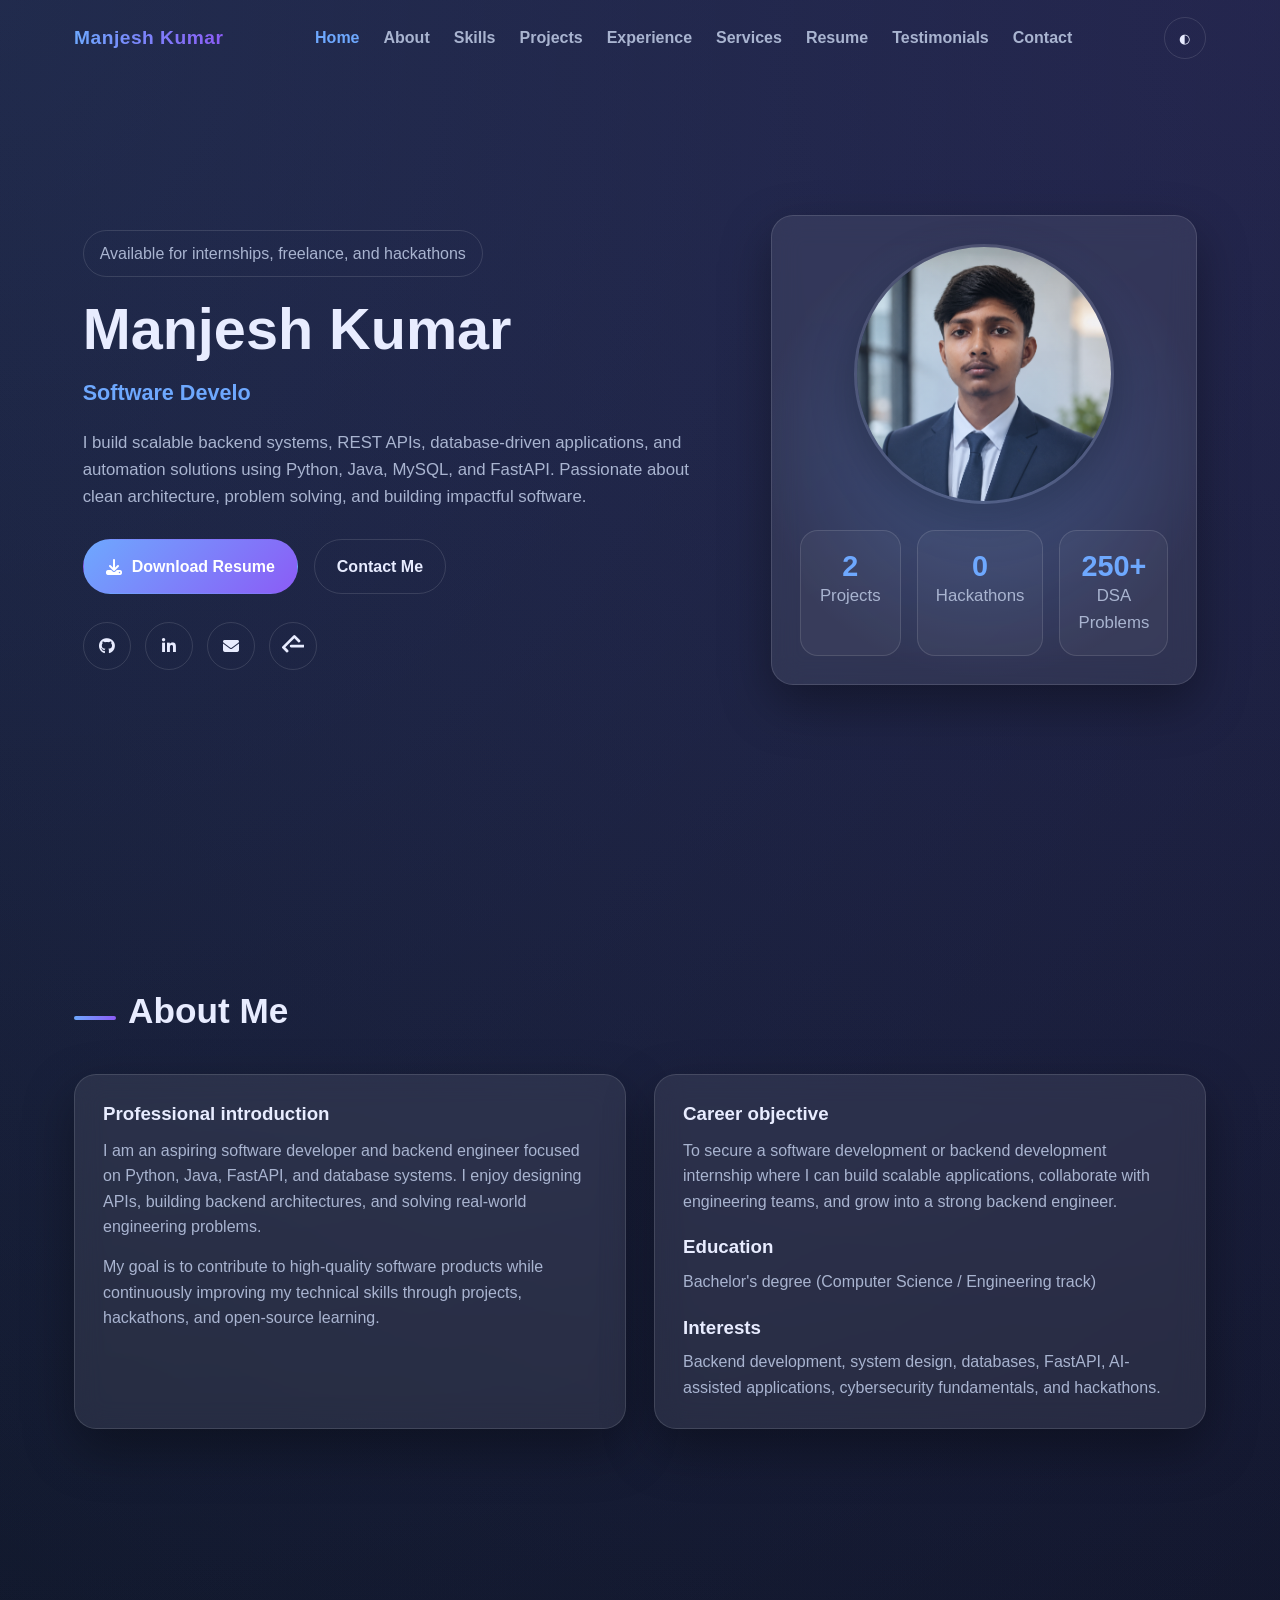
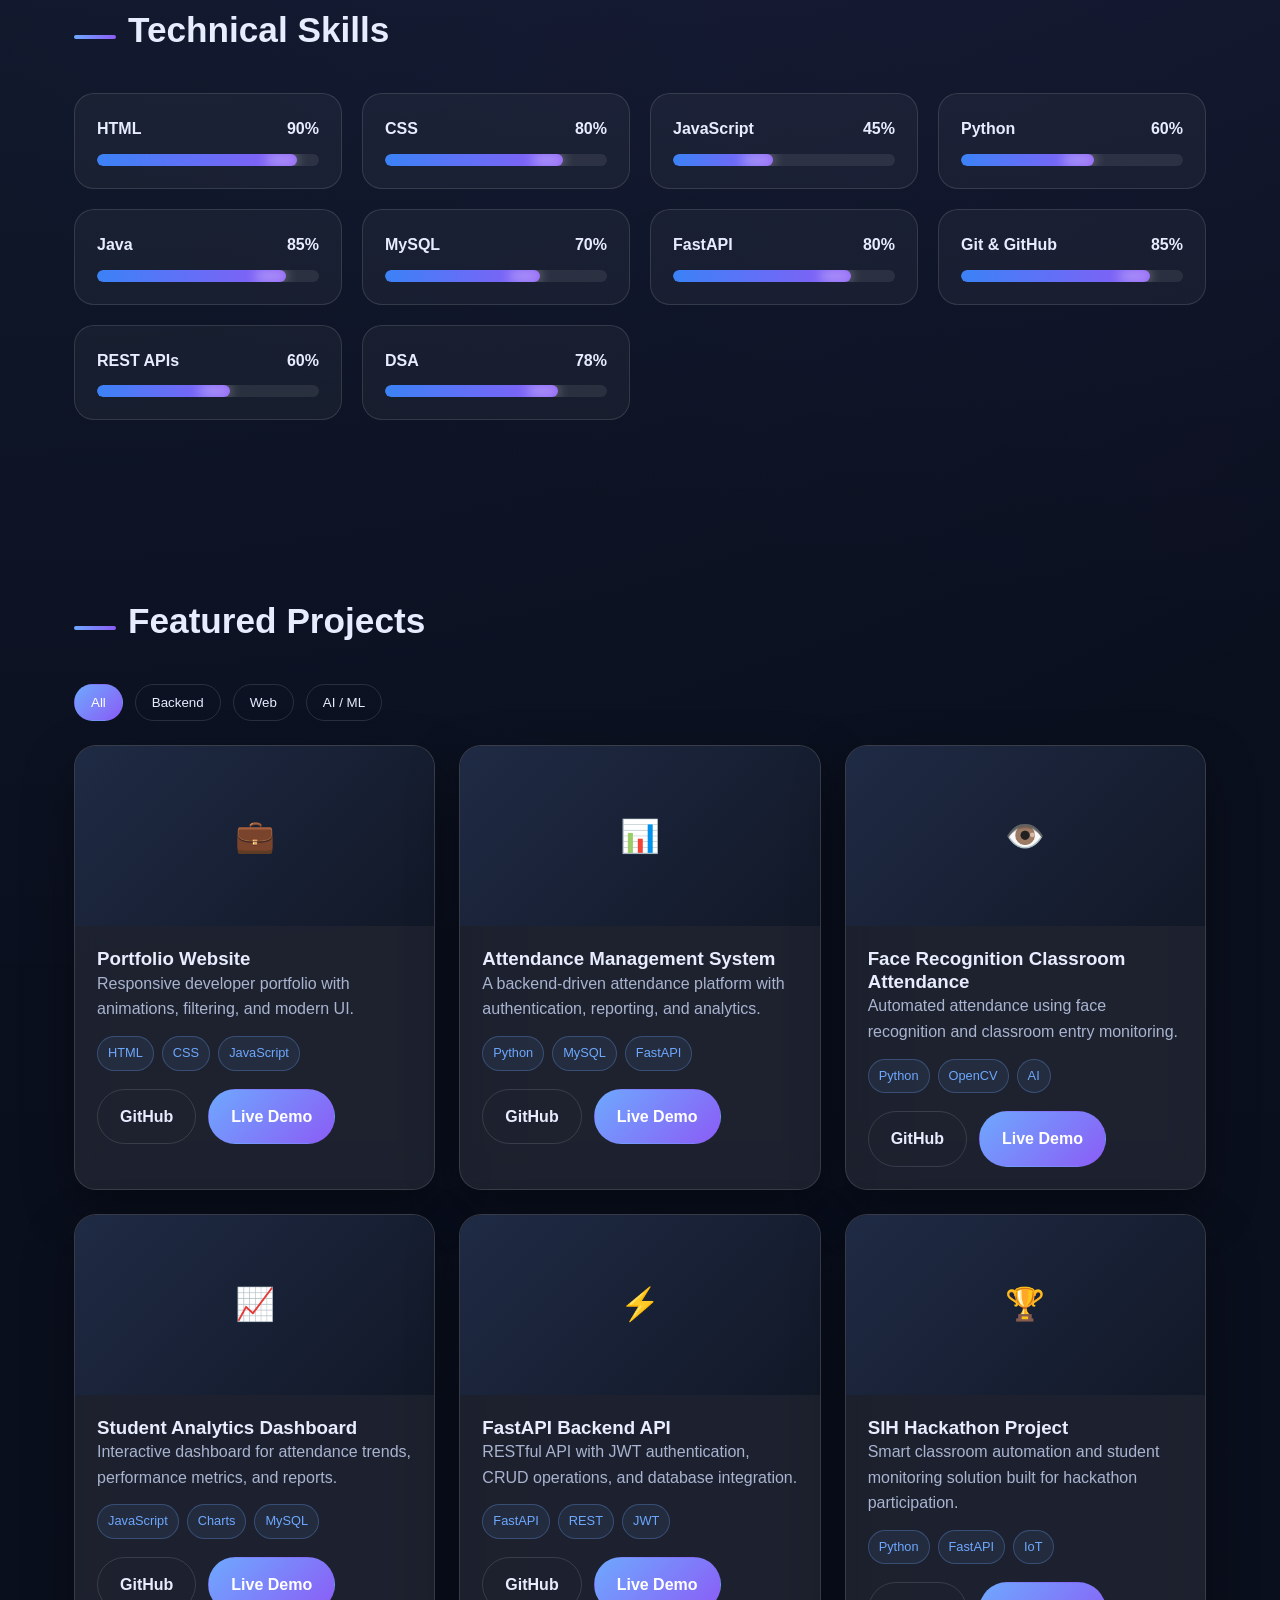
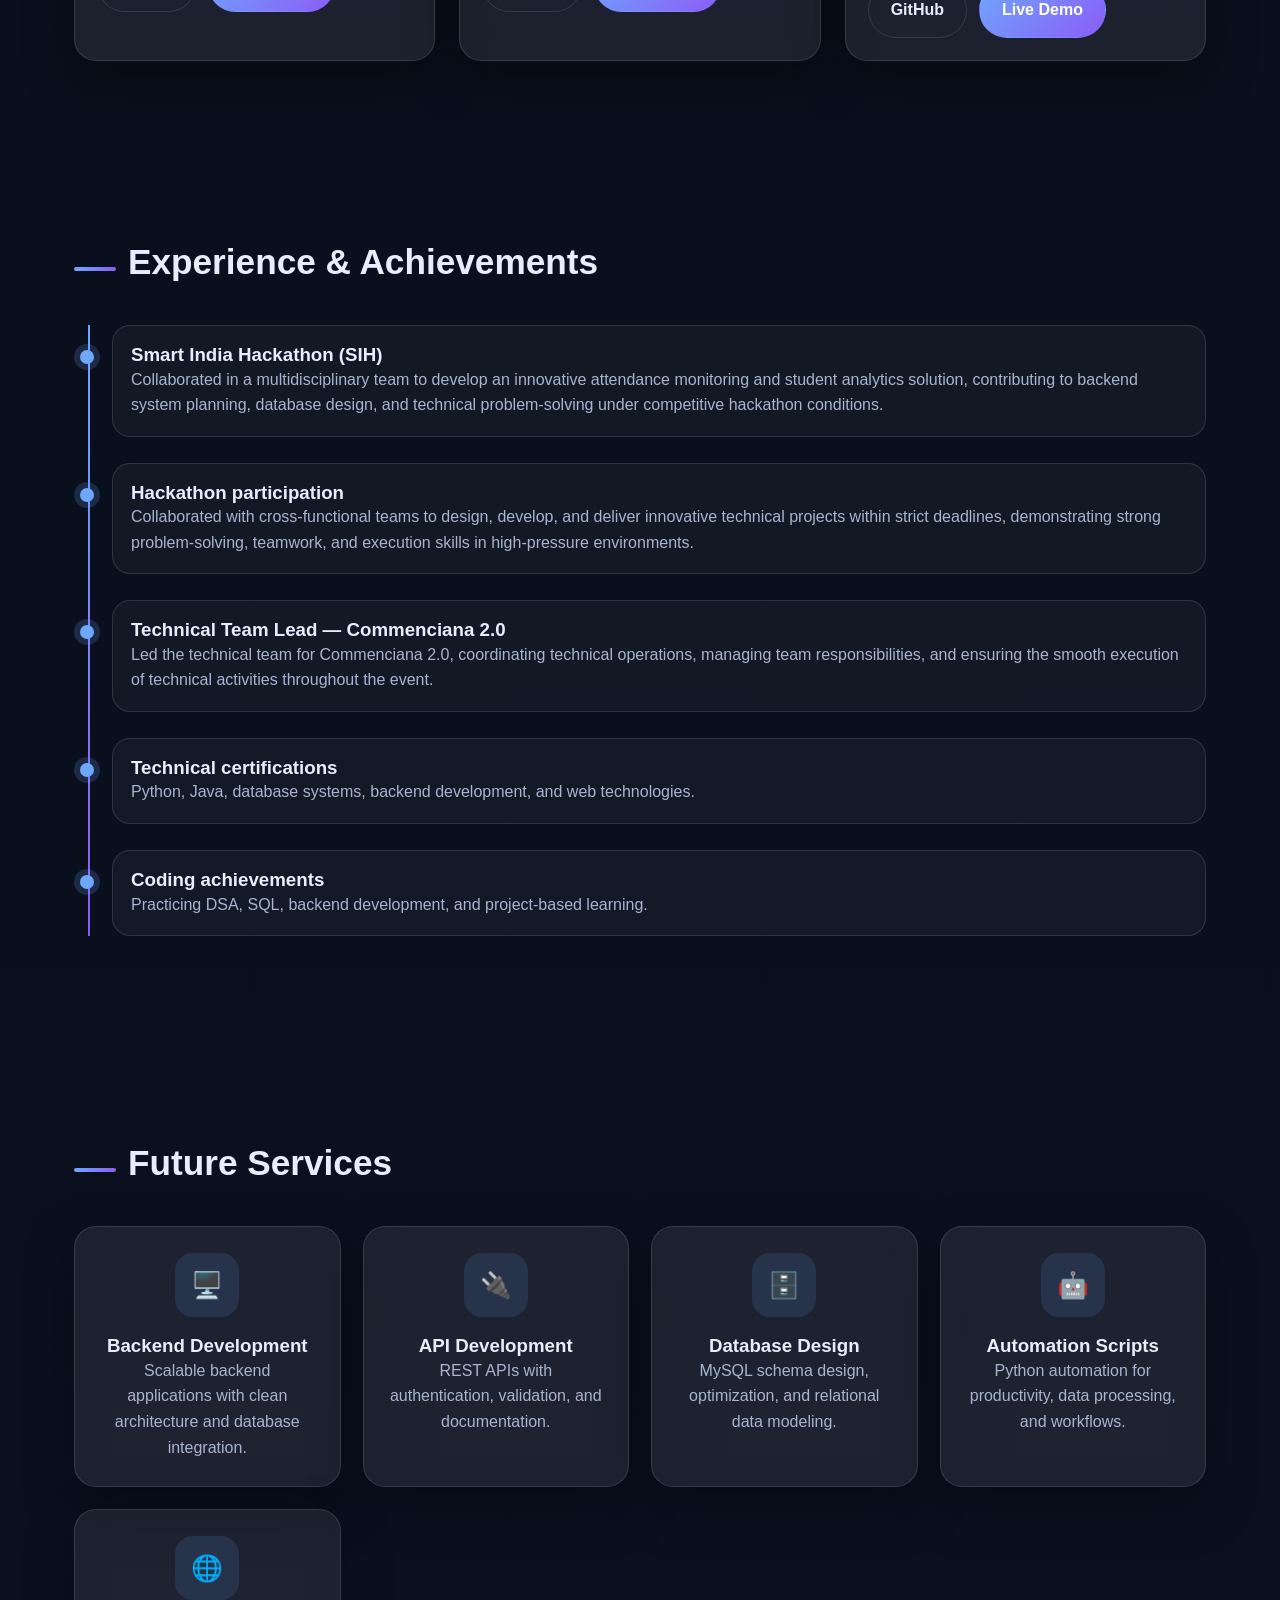
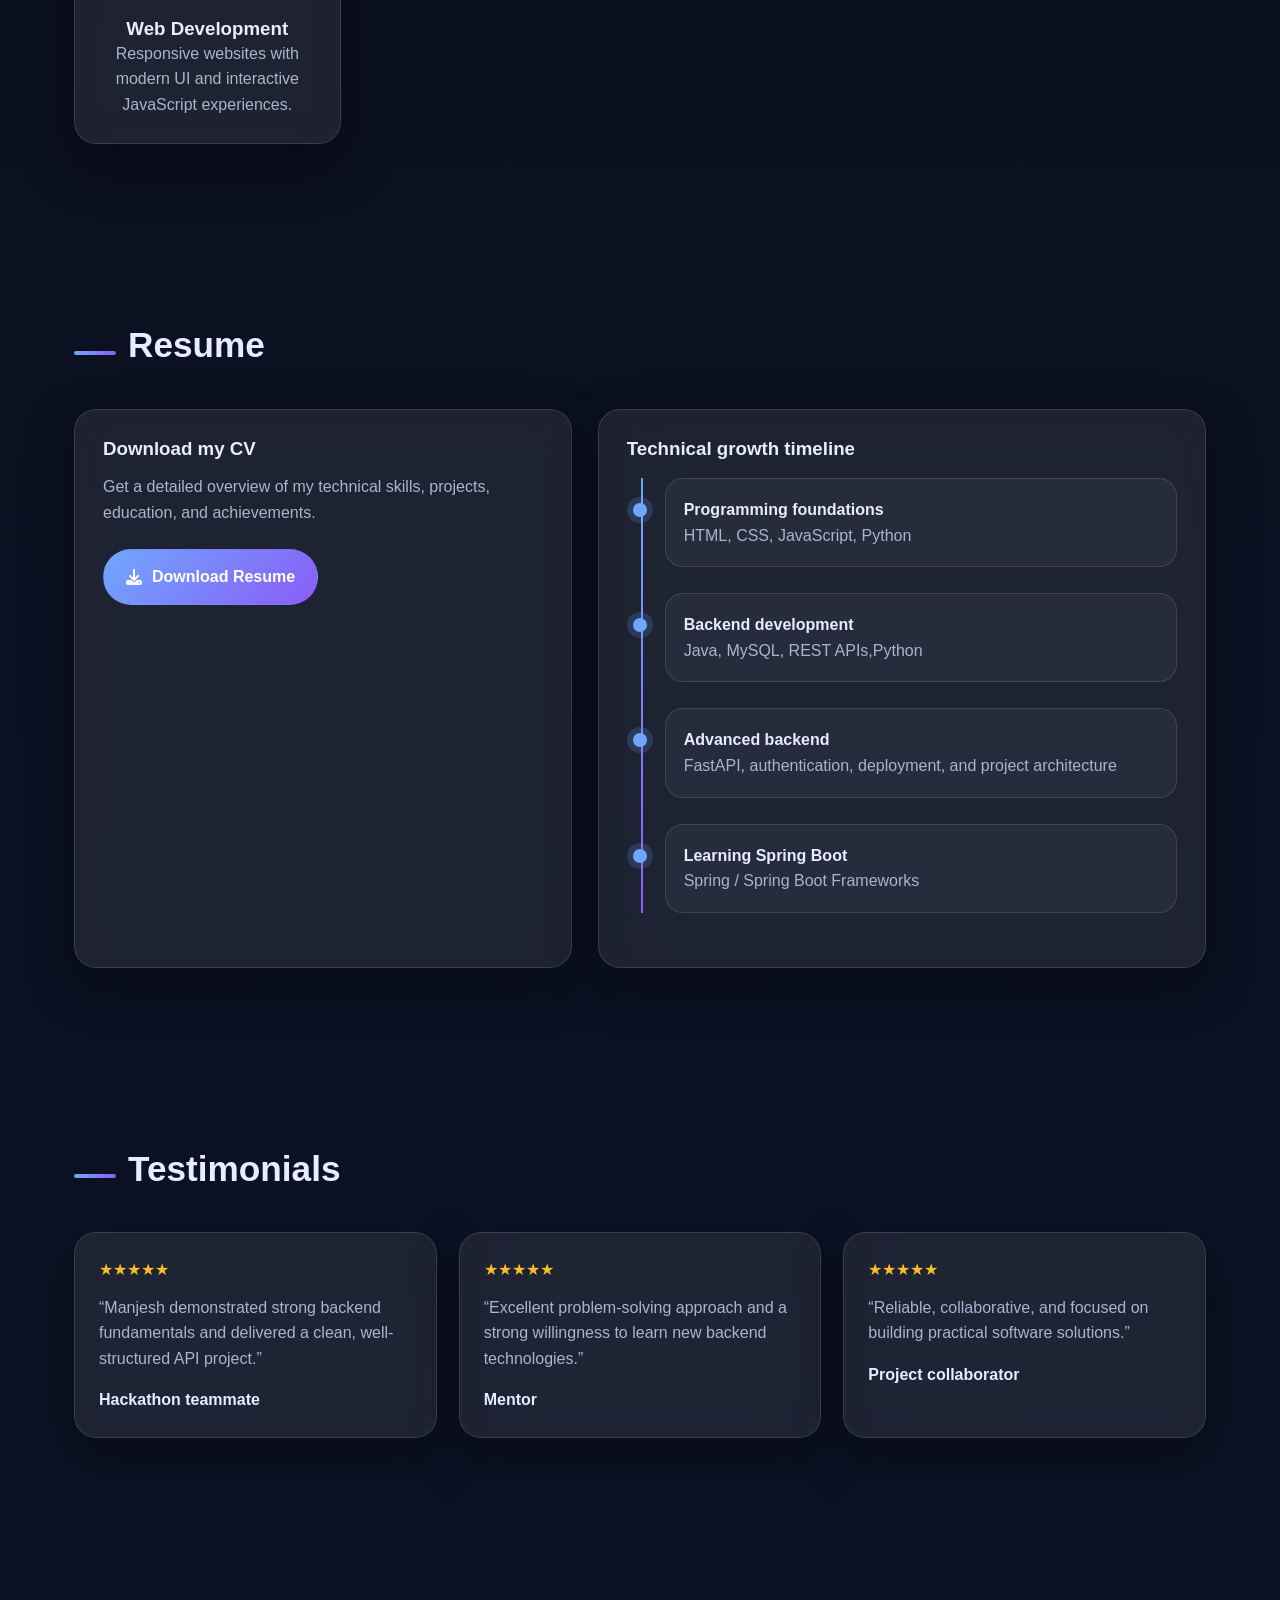
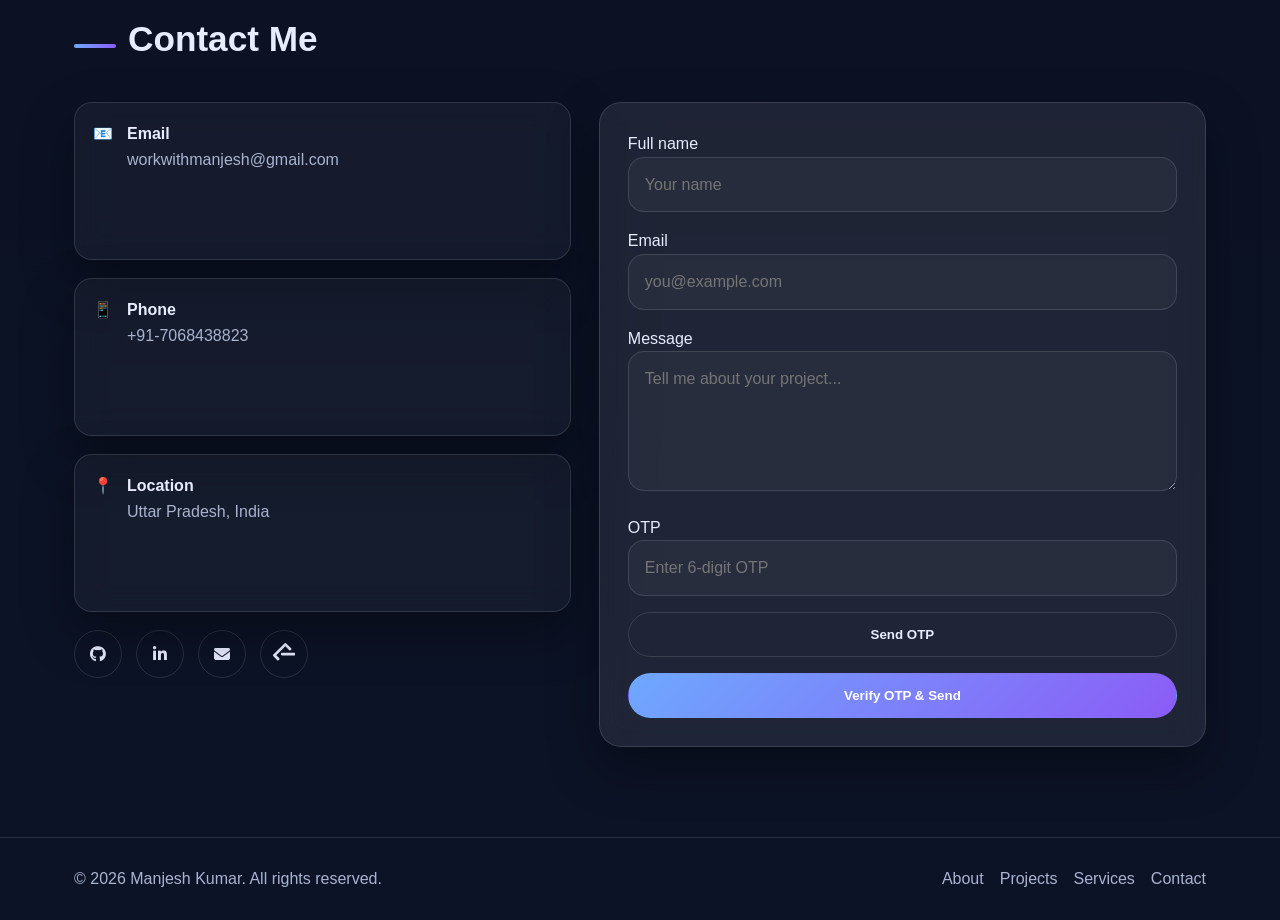
==== index.html @ 29b01b6b "relocate Positiob" ====
<!DOCTYPE html>
<html lang="en">
<head>
  <meta charset="UTF-8">
  <meta name="viewport" content="width=device-width, initial-scale=1.0">
  <title>Manjesh Kumar | Software Developer Portfolio</title>
  <meta name="description" content="Professional software developer and backend developer portfolio of Manjesh Kumar.">
  <meta name="keywords" content="Software Developer, Backend Developer, Python, Java, FastAPI, MySQL, Portfolio">
  <meta name="author" content="Manjesh Kumar">
  <link rel="stylesheet" href="https://cdnjs.cloudflare.com/ajax/libs/font-awesome/6.5.2/css/all.min.css">
  <link rel="icon" href="data:,">
  <link rel="stylesheet" href="style.css">
</head>
<body>
  <div id="loader"><div class="spinner"></div></div>

  <header id="header">
    <div class="container">
      <nav>
        <div class="logo">Manjesh Kumar</div>
        <div class="nav-links" id="navLinks">
          <a href="#home" class="active">Home</a>
          <a href="#about">About</a>
          <a href="#skills">Skills</a>
          <a href="#projects">Projects</a>
          <a href="#experience">Experience</a>
          <a href="#services">Services</a>
          <a href="#resume">Resume</a>
          <a href="#testimonials">Testimonials</a>
          <a href="#contact">Contact</a>
        </div>
        <div class="nav-actions">
          <button class="icon-btn" id="themeToggle" aria-label="Toggle theme">◐</button>
          <button class="icon-btn menu-btn" id="menuBtn" aria-label="Menu">☰</button>
        </div>
      </nav>
    </div>
  </header>

  <section class="hero" id="home">
    <div class="container">
      <div class="hero-grid">
        <div>
          <div class="badge">Available for internships, freelance, and hackathons</div>
          <h1>Manjesh Kumar</h1>
          <div class="title"><span id="typing"></span></div>
          <p>
            I build scalable backend systems, REST APIs, database-driven applications,
            and automation solutions using Python, Java, MySQL, and FastAPI.
            Passionate about clean architecture, problem solving, and building impactful software.
          </p>
          <div class="hero-actions">
            <a href="Manjesh_Kumar_CV.pdf" download class="btn btn-primary">
              <i class="fas fa-download"></i> Download Resume
            </a>
            <a href="#contact" class="btn btn-outline">Contact Me</a>
          </div>
          <div class="socials">
            <div class="socials">
              <a href="https://github.com/Manjesh-kumar-mk" target="_blank" aria-label="GitHub">
                <i class="fab fa-github"></i>
              </a>
              <a href="https://linkedin.com/in/your-profile" target="_blank" aria-label="LinkedIn">
                <i class="fab fa-linkedin-in"></i>
              </a>
              <a href="mailto:workwithmanjesh@gmail.com" aria-label="Email">
                <i class="fas fa-envelope"></i>
              </a>
              <a href="https://leetcode.com/u/Manjesh_kumar_mk/" target="_blank" aria-label="LeetCode">
                <svg xmlns="http://www.w3.org/2000/svg" width="22" height="22" viewBox="0 0 24 24" fill="currentColor">
                  <path d="M13.483 0a1.5 1.5 0 0 0-1.06.44L.44 12.423a1.5 1.5 0 0 0 0 2.12l4.017 4.017a1.5 1.5 0 1 0 2.121-2.12L3.621 13.483 13.483 3.62l3.956 3.956a1.5 1.5 0 1 0 2.121-2.12L14.543.44A1.5 1.5 0 0 0 13.483 0z"/>
                  <path d="M8.5 12a1.5 1.5 0 0 0 1.5 1.5H23a1.5 1.5 0 0 0 0-3H10A1.5 1.5 0 0 0 8.5 12z"/>
                </svg>
              </a>
            </div>
          </div>
        </div>
        <div class="profile-card glass">
          <div class="avatar">
            <img src="images/manjesh.png" alt="Manjesh Kumar">
          </div>
          <div class="stats">
            <div class="stat">
              <h3 class="counter" data-target="10">2</h3>
              <p>Projects</p>
            </div>
            <div class="stat">
              <h3 class="counter" data-target="5">0</h3>
              <p>Hackathons</p>
            </div>
            <div class="stat">
              <h3 class="counter" data-target="300">250+</h3>
              <p>DSA Problems</p>
            </div>
          </div>
        </div>
      </div>
    </div>
  </section>

  <section id="about" class="reveal">
    <div class="container">
      <div class="section-title"><span></span><h2>About Me</h2></div>
      <div class="about-grid">
        <div class="card glass">
          <h3>Professional introduction</h3>
          <p class="muted" style="margin-top:12px">
            I am an aspiring software developer and backend engineer focused on Python,
            Java, FastAPI, and database systems. I enjoy designing APIs, building backend
            architectures, and solving real-world engineering problems.
          </p>
          <p class="muted" style="margin-top:14px">
            My goal is to contribute to high-quality software products while continuously
            improving my technical skills through projects, hackathons, and open-source learning.
          </p>
        </div>
        <div class="card glass">
          <h3>Career objective</h3>
          <p class="muted" style="margin-top:12px">
            To secure a software development or backend development internship where I can
            build scalable applications, collaborate with engineering teams, and grow into
            a strong backend engineer.
          </p>
          <Divider/>
          <h3 style="margin-top:22px">Education</h3>
          <p class="muted" style="margin-top:10px">
            Bachelor&apos;s degree (Computer Science / Engineering track)
          </p>
          <h3 style="margin-top:22px">Interests</h3>
          <p class="muted" style="margin-top:10px">
            Backend development, system design, databases, FastAPI, AI-assisted applications,
            cybersecurity fundamentals, and hackathons.
          </p>
        </div>
      </div>
    </div>
  </section>

  <section id="skills" class="reveal">
    <div class="container">
      <div class="section-title"><span></span><h2>Technical Skills</h2></div>
      <div class="skills-grid">
        <div class="skill"><div class="skill-head"><span>HTML</span><span>90%</span></div><div class="progress"><span data-width="90%"></span></div></div>
        <div class="skill"><div class="skill-head"><span>CSS</span><span>80%</span></div><div class="progress"><span data-width="80%"></span></div></div>
        <div class="skill"><div class="skill-head"><span>JavaScript</span><span>45%</span></div><div class="progress"><span data-width="45%"></span></div></div>
        <div class="skill"><div class="skill-head"><span>Python</span><span>60%</span></div><div class="progress"><span data-width="60%"></span></div></div>
        <div class="skill"><div class="skill-head"><span>Java</span><span>85%</span></div><div class="progress"><span data-width="85%"></span></div></div>
        <div class="skill"><div class="skill-head"><span>MySQL</span><span>70%</span></div><div class="progress"><span data-width="70%"></span></div></div>
        <div class="skill"><div class="skill-head"><span>FastAPI</span><span>80%</span></div><div class="progress"><span data-width="80%"></span></div></div>
        <div class="skill"><div class="skill-head"><span>Git &amp; GitHub</span><span>85%</span></div><div class="progress"><span data-width="85%"></span></div></div>
        <div class="skill"><div class="skill-head"><span>REST APIs</span><span>60%</span></div><div class="progress"><span data-width="60%"></span></div></div>
        <div class="skill"><div class="skill-head"><span>DSA</span><span>78%</span></div><div class="progress"><span data-width="78%"></span></div></div>
      </div>
    </div>
  </section>

  <section id="projects" class="reveal">
    <div class="container">
      <div class="section-title"><span></span><h2>Featured Projects</h2></div>

      <div class="filter-bar">
        <button class="filter-btn active" data-filter="all">All</button>
        <button class="filter-btn" data-filter="backend">Backend</button>
        <button class="filter-btn" data-filter="web">Web</button>
        <button class="filter-btn" data-filter="ai">AI / ML</button>
      </div>

      <div class="projects-grid">

        <div class="project glass" data-category="web">
          <div class="project-image">💼</div>
          <div class="project-content">
            <h3>Portfolio Website</h3>
            <p class="muted">Responsive developer portfolio with animations, filtering, and modern UI.</p>
            <div class="tags"><span class="tag">HTML</span><span class="tag">CSS</span><span class="tag">JavaScript</span></div>
            <div class="project-actions"><a class="btn btn-outline" href="https://github.com/Manjesh-kumar-mk">GitHub</a><a class="btn btn-primary" href="https://manjesh-kumar-mk.github.io/portfolio/">Live Demo</a></div>
          </div>
        </div>

        <div class="project glass" data-category="backend">
          <div class="project-image">📊</div>
          <div class="project-content">
            <h3>Attendance Management System</h3>
            <p class="muted">A backend-driven attendance platform with authentication, reporting, and analytics.</p>
            <div class="tags"><span class="tag">Python</span><span class="tag">MySQL</span><span class="tag">FastAPI</span></div>
            <div class="project-actions"><a class="btn btn-outline" href="#">GitHub</a><a class="btn btn-primary" href="#">Live Demo</a></div>
          </div>
        </div>

        <div class="project glass" data-category="ai">
          <div class="project-image">👁️</div>
          <div class="project-content">
            <h3>Face Recognition Classroom Attendance</h3>
            <p class="muted">Automated attendance using face recognition and classroom entry monitoring.</p>
            <div class="tags"><span class="tag">Python</span><span class="tag">OpenCV</span><span class="tag">AI</span></div>
            <div class="project-actions"><a class="btn btn-outline" href="#">GitHub</a><a class="btn btn-primary" href="#">Live Demo</a></div>
          </div>
        </div>

        <div class="project glass" data-category="web">
          <div class="project-image">📈</div>
          <div class="project-content">
            <h3>Student Analytics Dashboard</h3>
            <p class="muted">Interactive dashboard for attendance trends, performance metrics, and reports.</p>
            <div class="tags"><span class="tag">JavaScript</span><span class="tag">Charts</span><span class="tag">MySQL</span></div>
            <div class="project-actions"><a class="btn btn-outline" href="#">GitHub</a><a class="btn btn-primary" href="#">Live Demo</a></div>
          </div>
        </div>

        <div class="project glass" data-category="backend">
          <div class="project-image">⚡</div>
          <div class="project-content">
            <h3>FastAPI Backend API</h3>
            <p class="muted">RESTful API with JWT authentication, CRUD operations, and database integration.</p>
            <div class="tags"><span class="tag">FastAPI</span><span class="tag">REST</span><span class="tag">JWT</span></div>
            <div class="project-actions"><a class="btn btn-outline" href="#">GitHub</a><a class="btn btn-primary" href="#">Live Demo</a></div>
          </div>
        </div>

        <div class="project glass" data-category="backend">
          <div class="project-image">🏆</div>
          <div class="project-content">
            <h3>SIH Hackathon Project</h3>
            <p class="muted">Smart classroom automation and student monitoring solution built for hackathon participation.</p>
            <div class="tags"><span class="tag">Python</span><span class="tag">FastAPI</span><span class="tag">IoT</span></div>
            <div class="project-actions"><a class="btn btn-outline" href="#">GitHub</a><a class="btn btn-primary" href="#">Live Demo</a></div>
          </div>
        </div>
      </div>
    </div>
  </section>

  <section id="experience" class="reveal">
    <div class="container">
      <div class="section-title"><span></span><h2>Experience &amp; Achievements</h2></div>
      <div class="timeline">
        <div class="timeline-item">
          <h3>Smart India Hackathon (SIH)</h3>
          <p class="muted">Collaborated in a multidisciplinary team to develop an innovative attendance monitoring and student analytics solution, contributing to backend system planning, database design, and technical problem-solving under competitive hackathon conditions.</p>
        </div>
        <div class="timeline-item">
          <h3>Hackathon participation</h3>
          <p class="muted">Collaborated with cross-functional teams to design, develop, and deliver innovative technical projects within strict deadlines, demonstrating strong problem-solving, teamwork, and execution skills in high-pressure environments.</p>
        </div>
        <div class="timeline-item">
          <h3>Technical Team Lead — Commenciana 2.0</h3>
          <p class="muted">Led the technical team for Commenciana 2.0, coordinating technical operations, managing team responsibilities, and ensuring the smooth execution of technical activities throughout the event.</p>
        </div>
        <div class="timeline-item">
          <h3>Technical certifications</h3>
          <p class="muted">Python, Java, database systems, backend development, and web technologies.</p>
        </div>
        <div class="timeline-item">
          <h3>Coding achievements</h3>
          <p class="muted">Practicing DSA, SQL, backend development, and project-based learning.</p>
        </div>
      </div>
    </div>
  </section>

  <section id="services" class="reveal">
    <div class="container">
      <div class="section-title"><span></span><h2>Future Services</h2></div>
      <div class="services-grid">
        <div class="service glass"><div class="icon">🖥️</div><h3>Backend Development</h3><p class="muted">Scalable backend applications with clean architecture and database integration.</p></div>
        <div class="service glass"><div class="icon">🔌</div><h3>API Development</h3><p class="muted">REST APIs with authentication, validation, and documentation.</p></div>
        <div class="service glass"><div class="icon">🗄️</div><h3>Database Design</h3><p class="muted">MySQL schema design, optimization, and relational data modeling.</p></div>
        <div class="service glass"><div class="icon">🤖</div><h3>Automation Scripts</h3><p class="muted">Python automation for productivity, data processing, and workflows.</p></div>
        <div class="service glass"><div class="icon">🌐</div><h3>Web Development</h3><p class="muted">Responsive websites with modern UI and interactive JavaScript experiences.</p></div>
      </div>
    </div>
  </section>

  <section id="resume" class="reveal">
    <div class="container">
      <div class="section-title"><span></span><h2>Resume</h2></div>
      <div class="resume-grid">
        <div class="card glass">
          <h3>Download my CV</h3>
          <p class="muted" style="margin:14px 0 24px">
            Get a detailed overview of my technical skills, projects, education, and achievements.
          </p>
          <a href="Manjesh_Kumar_CV.pdf" download class="btn btn-primary">
            <i class="fas fa-download"></i> Download Resume
          </a>
        </div>
        <div class="card glass">
          <h3>Technical growth timeline</h3>
          <div class="timeline" style="margin-top:18px">
            <div class="timeline-item"><h4>Programming foundations</h4><p class="muted">HTML, CSS, JavaScript, Python</p></div>
            <div class="timeline-item"><h4>Backend development</h4><p class="muted">Java, MySQL, REST APIs,Python</p></div>
            <div class="timeline-item"><h4>Advanced backend</h4><p class="muted">FastAPI, authentication, deployment, and project architecture</p></div>
            <div class="timeline-item"><h4>Learning Spring Boot</h4><p class="muted">Spring / Spring Boot Frameworks</p></div>
          </div>
        </div>
      </div>
    </div>
  </section>

  <section id="testimonials" class="reveal">
    <div class="container">
      <div class="section-title"><span></span><h2>Testimonials</h2></div>
      <div class="testimonials">
        <div class="testimonial glass">
          <div class="stars">★★★★★</div>
          <p class="muted">“Manjesh demonstrated strong backend fundamentals and delivered a clean, well-structured API project.”</p>
          <h4 style="margin-top:16px">Hackathon teammate</h4>
        </div>
        <div class="testimonial glass">
          <div class="stars">★★★★★</div>
          <p class="muted">“Excellent problem-solving approach and a strong willingness to learn new backend technologies.”</p>
          <h4 style="margin-top:16px">Mentor</h4>
        </div>
        <div class="testimonial glass">
          <div class="stars">★★★★★</div>
          <p class="muted">“Reliable, collaborative, and focused on building practical software solutions.”</p>
          <h4 style="margin-top:16px">Project collaborator</h4>
        </div>
      </div>
    </div>
  </section>

  <section id="contact" class="reveal">
    <div class="container">
      <div class="section-title"><span></span><h2>Contact Me</h2></div>
      <div class="contact-grid">
        <div class="contact-info">
          <div class="info glass"><div>📧</div><div><h4>Email</h4><p class="muted">workwithmanjesh@gmail.com</p></div></div>
          <div class="info glass"><div>📱</div><div><h4>Phone</h4><p class="muted">+91-7068438823</p></div></div>
          <div class="info glass"><div>📍</div><div><h4>Location</h4><p class="muted">Uttar Pradesh, India</p></div></div>
          <div class="socials">
            <div class="socials">
              <a href="https://github.com/Manjesh-kumar-mk" target="_blank" aria-label="GitHub">
                <i class="fab fa-github"></i>
              </a>
              <a href="https://www.linkedin.com/in/manjesh-kumar-208190381/" target="_blank" aria-label="LinkedIn">
                <i class="fab fa-linkedin-in"></i>
              </a>
              <a href="mailto:workwithmanjesh@gmail.com" aria-label="Email">
                <i class="fas fa-envelope"></i>
              </a>
              <a href="https://leetcode.com/u/Manjesh_kumar_mk/" target="_blank" aria-label="LeetCode">
                <svg xmlns="http://www.w3.org/2000/svg" width="22" height="22" viewBox="0 0 24 24" fill="currentColor">
                  <path d="M13.483 0a1.5 1.5 0 0 0-1.06.44L.44 12.423a1.5 1.5 0 0 0 0 2.12l4.017 4.017a1.5 1.5 0 1 0 2.121-2.12L3.621 13.483 13.483 3.62l3.956 3.956a1.5 1.5 0 1 0 2.121-2.12L14.543.44A1.5 1.5 0 0 0 13.483 0z"/>
                  <path d="M8.5 12a1.5 1.5 0 0 0 1.5 1.5H23a1.5 1.5 0 0 0 0-3H10A1.5 1.5 0 0 0 8.5 12z"/>
                </svg>
              </a>
            </div>
          </div>
        </div>

        <div class="card glass">
          <form id="contactForm">
            <div>
              <label for="name">Full name</label>
              <input id="name" name="name" type="text" placeholder="Your name" required>
            </div>
          
            <div>
              <label for="email">Email</label>
              <input id="email" name="email" type="email" placeholder="you@example.com" required>
            </div>
          
            <div>
              <label for="message">Message</label>
              <textarea id="message" name="message" placeholder="Tell me about your project..." required></textarea>
            </div>
          
            <div>
              <label for="otp">OTP</label>
              <input id="otp" name="otp" type="text" placeholder="Enter 6-digit OTP" maxlength="6" required>
            </div>
          
            <button type="button" id="sendOtpBtn" class="btn btn-outline">
              Send OTP
            </button>
          
            <button type="submit" class="btn btn-primary">
              Verify OTP & Send
            </button>
          </form>

        </div>
      </div>
    </div>
  </section>

  <footer>
    <div class="container footer-grid">
      <p>© 2026 Manjesh Kumar. All rights reserved.</p>
      <div class="quick-links">
        <a href="#about">About</a>
        <a href="#projects">Projects</a>
        <a href="#services">Services</a>
        <a href="#contact">Contact</a>
      </div>
    </div>
  </footer>

  <button id="backToTop" aria-label="Back to top">↑</button>

  <div id="popup" class="popup hidden" role="dialog" aria-modal="true" aria-labelledby="popupMessage">
    <div class="popup-content">
      <p id="popupMessage"></p>
      <button id="popupClose" type="button">OK</button>
    </div>
  </div>
  <script src="script.js"></script>
</body>
</html>
---- style.css ----
:root{
      --bg:#0b1020;
      --bg2:#111831;
      --card:rgba(255,255,255,.08);
      --text:#e8ecff;
      --muted:#a9b4d0;
      --accent:#6ea8fe;
      --accent2:#8b5cf6;
      --border:rgba(255,255,255,.12);
      --shadow:0 20px 50px rgba(0,0,0,.35);
      --radius:22px;
      --container:1180px;
    }
    *{margin:0;padding:0;box-sizing:border-box}
    html{scroll-behavior:smooth}
    body{
      font-family:Inter,Segoe UI,Arial,sans-serif;
      color:var(--text);
      background:
        radial-gradient(circle at top left, rgba(110,168,254,.15), transparent 35%),
        radial-gradient(circle at top right, rgba(139,92,246,.15), transparent 30%),
        linear-gradient(180deg,var(--bg),#0a0f1d 50%,#0c1326);
      line-height:1.6;
      overflow-x:hidden;
    }
    body.light{
      --bg:#f5f8ff;
      --bg2:#eef3ff;
      --card:rgba(255,255,255,.75);
      --text:#111827;
      --muted:#4b5563;
      --border:rgba(17,24,39,.08);
      background:linear-gradient(180deg,#f8fbff,#eef4ff);
    }
    .container{max-width:var(--container);margin:auto;padding:0 24px}
    section{padding:90px 0}
    h1,h2,h3{line-height:1.2}
    h2{font-size:2.2rem;margin-bottom:14px}
    .section-title{display:flex;align-items:center;gap:12px;margin-bottom:28px}
    .section-title span{width:42px;height:4px;border-radius:999px;background:linear-gradient(90deg,var(--accent),var(--accent2))}
    .muted{color:var(--muted)}
    .glass{
      background:var(--card);
      border:1px solid var(--border);
      backdrop-filter:blur(14px);
      -webkit-backdrop-filter:blur(14px);
      border-radius:var(--radius);
      box-shadow:var(--shadow);
    }
    .btn{
      display:inline-flex;align-items:center;justify-content:center;
      gap:10px;padding:14px 22px;border-radius:999px;
      text-decoration:none;font-weight:700;
      transition:.3s ease;
      border:1px solid transparent;
      cursor:pointer;
    }
    .btn-primary{background:linear-gradient(135deg,var(--accent),var(--accent2));color:white}
    .btn-primary:hover{transform:translateY(-3px);box-shadow:0 16px 40px rgba(110,168,254,.35)}
    .btn-outline{border-color:var(--border);color:var(--text);background:transparent}
    .btn-outline:hover{border-color:var(--accent);color:var(--accent)}
    header{
      position:fixed;top:0;left:0;width:100%;
      z-index:1000;
      transition:.3s;
    }
    header.scrolled{
      background:rgba(10,15,29,.75);
      backdrop-filter:blur(16px);
      border-bottom:1px solid var(--border);
    }
    body.light header.scrolled{background:rgba(255,255,255,.8)}
    nav{
      height:76px;
      display:flex;align-items:center;justify-content:space-between;
    }
    .logo{
      font-weight:800;font-size:1.2rem;
      letter-spacing:.5px;
      background:linear-gradient(90deg,var(--accent),var(--accent2));
      -webkit-background-clip:text;
      color:transparent;
    }
    .nav-links{display:flex;gap:24px;align-items:center}
    .nav-links a{
      color:var(--muted);text-decoration:none;font-weight:600;
      transition:.25s;
    }
    .nav-links a:hover,.nav-links a.active{color:var(--accent)}
    .nav-actions{display:flex;gap:12px;align-items:center}
    .icon-btn{
      width:42px;height:42px;border-radius:50%;
      display:grid;place-items:center;
      border:1px solid var(--border);
      background:transparent;color:var(--text);
      cursor:pointer;
      transition:.25s;
    }
    .icon-btn:hover{border-color:var(--accent);color:var(--accent)}
    .menu-btn{display:none}
    .hero{
      min-height:100vh;
      display:flex;align-items:center;
      padding-top:90px;
    }
    .hero-grid{
      display:grid;
      grid-template-columns:1.2fr .8fr;
      gap:48px;
      align-items:center;
    }
    .badge{
      display:inline-flex;align-items:center;gap:10px;
      padding:10px 16px;border-radius:999px;
      border:1px solid var(--border);
      color:var(--muted);
      margin-bottom:18px;
    }
    .hero h1{font-size:3.6rem;margin-bottom:12px}
    .hero .title{
      font-size:1.35rem;
      color:var(--accent);
      min-height:36px;
      margin-bottom:18px;
      font-weight:700;
    }
    .hero p{font-size:1.05rem;color:var(--muted);max-width:640px}
    .hero-actions{display:flex;gap:16px;flex-wrap:wrap;margin:28px 0}
    .socials{display:flex;gap:14px}
    .socials a{
      width:48px;height:48px;border-radius:50%;
      display:grid;place-items:center;
      border:1px solid var(--border);
      color:var(--text);text-decoration:none;
      transition:.25s;
    }
    .socials a:hover{
      transform:translateY(-3px);
      border-color:var(--accent);
      color:var(--accent);
    }
    .profile-card{
      padding:28px;
      position:relative;
      overflow:hidden;
    }
    .profile-card::before{
      content:"";
      position:absolute;
      inset:-30%;
      background:radial-gradient(circle, rgba(110,168,254,.25), transparent 45%);
      animation:float 7s ease-in-out infinite;
    }
    .avatar{
      width:260px;
      height:260px;
      border-radius:50%;
      margin:auto;
      overflow:hidden;
      border:3px solid rgba(255,255,255,.12);
      box-shadow:0 15px 40px rgba(0,0,0,.35);
    }

    .avatar img{
      width:100%;
      height:100%;
      object-fit:cover;
      object-position: center 5%;
      display:block;
    }
    .stats{
      display:grid;
      grid-template-columns:repeat(3,1fr);
      gap:16px;
      margin-top:26px;
      position:relative;
      z-index:1;
    }
    .stat{
      padding:18px;
      text-align:center;
      border-radius:18px;
      border:1px solid var(--border);
      background:rgba(255,255,255,.04);
    }
    .stat h3{font-size:1.8rem;color:var(--accent)}
    .about-grid{
      display:grid;
      grid-template-columns:1fr 1fr;
      gap:28px;
    }
    .card{padding:28px}
    .skills-grid{
      display:grid;
      grid-template-columns:repeat(auto-fit,minmax(240px,1fr));
      gap:20px;
    }
    .skill{
      padding:22px;
      border-radius:20px;
      border:1px solid var(--border);
      background:rgba(255,255,255,.04);
    }
    .skill-head{
      display:flex;
      justify-content:space-between;
      margin-bottom:12px;
      font-weight:700;
    }
    .progress{
      width:100%;
      height:12px;
      background:rgba(255,255,255,0.08);
      border-radius:50px;
      overflow:hidden;
      position:relative;
    }

    .progress span{
      display:block;
      height:100%;
      width:0;
      border-radius:50px;
      background:linear-gradient(90deg,#3b82f6,#8b5cf6);
      position:relative;
      transition:width 1.5s ease-in-out;
    }

    .progress span::after{
      content:"";
      position:absolute;
      top:0;
      right:0;
      width:30px;
      height:100%;
      background:rgba(255,255,255,0.35);
      filter:blur(6px);
    }
    .filter-bar{
      display:flex;
      gap:12px;
      flex-wrap:wrap;
      margin-bottom:24px;
    }
    .filter-btn{
      padding:10px 16px;
      border-radius:999px;
      border:1px solid var(--border);
      background:transparent;
      color:var(--text);
      cursor:pointer;
      transition:.25s;
    }
    .filter-btn.active,.filter-btn:hover{
      background:linear-gradient(135deg,var(--accent),var(--accent2));
      border-color:transparent;
      color:white;
    }
    .projects-grid{
      display:grid;
      grid-template-columns:repeat(auto-fit,minmax(300px,1fr));
      gap:24px;
    }
    .project{
      overflow:hidden;
      transition:.35s;
    }
    .project:hover{
      transform:translateY(-8px);
    }
    .project-image{
      height:180px;
      background:linear-gradient(135deg,#1f2a44,#111827);
      display:grid;place-items:center;
      color:var(--accent);
      font-size:2rem;
    }
    .project-content{padding:22px}
    .tags{
      display:flex;
      flex-wrap:wrap;
      gap:8px;
      margin:14px 0 18px;
    }
    .tag{
      padding:6px 10px;
      border-radius:999px;
      font-size:.8rem;
      color:var(--accent);
      border:1px solid rgba(110,168,254,.28);
      background:rgba(110,168,254,.08);
    }
    .project-actions{
      display:flex;
      gap:12px;
      flex-wrap:wrap;
    }
    .timeline{
      position:relative;
      margin-left:14px;
      padding-left:24px;
    }
    .timeline::before{
      content:"";
      position:absolute;
      left:0;
      top:0;
      bottom:0;
      width:2px;
      background:linear-gradient(var(--accent),var(--accent2));
    }
    .timeline-item{
      position:relative;
      margin-bottom:26px;
      padding:18px;
      border-radius:18px;
      border:1px solid var(--border);
      background:rgba(255,255,255,.04);
    }
    .timeline-item::before{
      content:"";
      position:absolute;
      left:-33px;
      top:24px;
      width:14px;height:14px;
      border-radius:50%;
      background:var(--accent);
      box-shadow:0 0 0 6px rgba(110,168,254,.18);
    }
    .services-grid{
      display:grid;
      grid-template-columns:repeat(auto-fit,minmax(240px,1fr));
      gap:22px;
    }
    .service{
      padding:26px;
      text-align:center;
      transition:.3s;
    }
    .service:hover{
      transform:translateY(-6px);
    }
    .service .icon{
      width:64px;height:64px;
      margin:0 auto 18px;
      border-radius:18px;
      display:grid;place-items:center;
      background:rgba(110,168,254,.12);
      color:var(--accent);
      font-size:1.6rem;
    }
    .resume-grid{
      display:grid;
      grid-template-columns:.9fr 1.1fr;
      gap:26px;
    }
    .testimonials{
      display:grid;
      grid-template-columns:repeat(auto-fit,minmax(280px,1fr));
      gap:22px;
    }
    .testimonial{
      padding:24px;
    }
    .stars{color:#fbbf24;margin-bottom:12px}
    .contact-grid{
      display:grid;
      grid-template-columns:.9fr 1.1fr;
      gap:28px;
    }
    .contact-info{
      display:grid;
      gap:18px;
    }
    .info{
      display:flex;
      gap:14px;
      align-items:flex-start;
      padding:18px;
      border-radius:18px;
      border:1px solid var(--border);
      background:rgba(255,255,255,.04);
    }
    form{
      display:grid;
      gap:16px;
    }
    input,textarea{
      width:100%;
      padding:14px 16px;
      border-radius:16px;
      border:1px solid var(--border);
      background:rgba(255,255,255,.04);
      color:var(--text);
      font:inherit;
    }
    textarea{min-height:140px;resize:vertical}
    .error{
      color:#f87171;
      font-size:.9rem;
      display:none;
    }
    footer{
      padding:28px 0;
      border-top:1px solid var(--border);
      color:var(--muted);
    }
    .footer-grid{
      display:flex;
      justify-content:space-between;
      gap:16px;
      align-items:center;
      flex-wrap:wrap;
    }
    .quick-links{
      display:flex;
      gap:16px;
      flex-wrap:wrap;
    }
    .quick-links a{
      color:var(--muted);
      text-decoration:none;
    }
    .quick-links a:hover{color:var(--accent)}
    #backToTop{
      position:fixed;
      right:22px;
      bottom:22px;
      width:48px;height:48px;
      border-radius:50%;
      display:grid;place-items:center;
      background:linear-gradient(135deg,var(--accent),var(--accent2));
      color:white;
      border:none;
      cursor:pointer;
      opacity:0;
      visibility:hidden;
      transition:.3s;
      z-index:999;
    }
    #backToTop.show{
      opacity:1;
      visibility:visible;
    }
    .reveal{
      opacity:0;
      transform:translateY(24px);
      transition:.8s ease;
    }
    .reveal.show{
      opacity:1;
      transform:none;
    }
    #loader{
      position:fixed;
      inset:0;
      background:#08101f;
      display:grid;
      place-items:center;
      z-index:2000;
      transition:.6s;
    }
    .spinner{
      width:58px;height:58px;
      border:4px solid rgba(255,255,255,.12);
      border-top-color:var(--accent);
      border-radius:50%;
      animation:spin 1s linear infinite;
    }

    .popup {
      position: fixed;
      inset: 0;
      background: rgba(0,0,0,0.5);
      display: flex;
      align-items: center;
      justify-content: center;
      z-index: 9999;
    }
    
    .popup.hidden {
      display: none;
    }
    
    .popup-content {
      background: #1f2937;
      color: white;
      padding: 24px;
      border-radius: 12px;
      width: 320px;
      text-align: center;
      box-shadow: 0 10px 30px rgba(0,0,0,0.3);
    }
    
    .popup-content button {
      margin-top: 18px;
      padding: 10px 18px;
      border: none;
      border-radius: 8px;
      background: #2563eb;
      color: white;
      cursor: pointer;
    }
    
    .popup-content button:hover {
      background: #1d4ed8;
    }

    @keyframes spin{
      to{transform:rotate(360deg)}
    }
    @keyframes float{
      0%,100%{transform:translateY(0)}
      50%{transform:translateY(-12px)}
    }
    @media(max-width:960px){
      .hero-grid,.about-grid,.resume-grid,.contact-grid{
        grid-template-columns:1fr;
      }
      .hero h1{font-size:2.8rem}
      .menu-btn{display:grid}
      .nav-links{
        position:absolute;
        top:76px;
        left:0;
        right:0;
        background:rgba(10,15,29,.96);
        backdrop-filter:blur(16px);
        flex-direction:column;
        padding:22px;
        border-bottom:1px solid var(--border);
        display:none;
      }
      body.light .nav-links{background:rgba(255,255,255,.96)}
      .nav-links.open{display:flex}
    }
    @media(max-width:560px){
      .hero h1{font-size:2.3rem}
      .stats{grid-template-columns:1fr}
      section{padding:72px 0}
      .hero-actions{flex-direction:column}
      .btn{width:100%}
    }
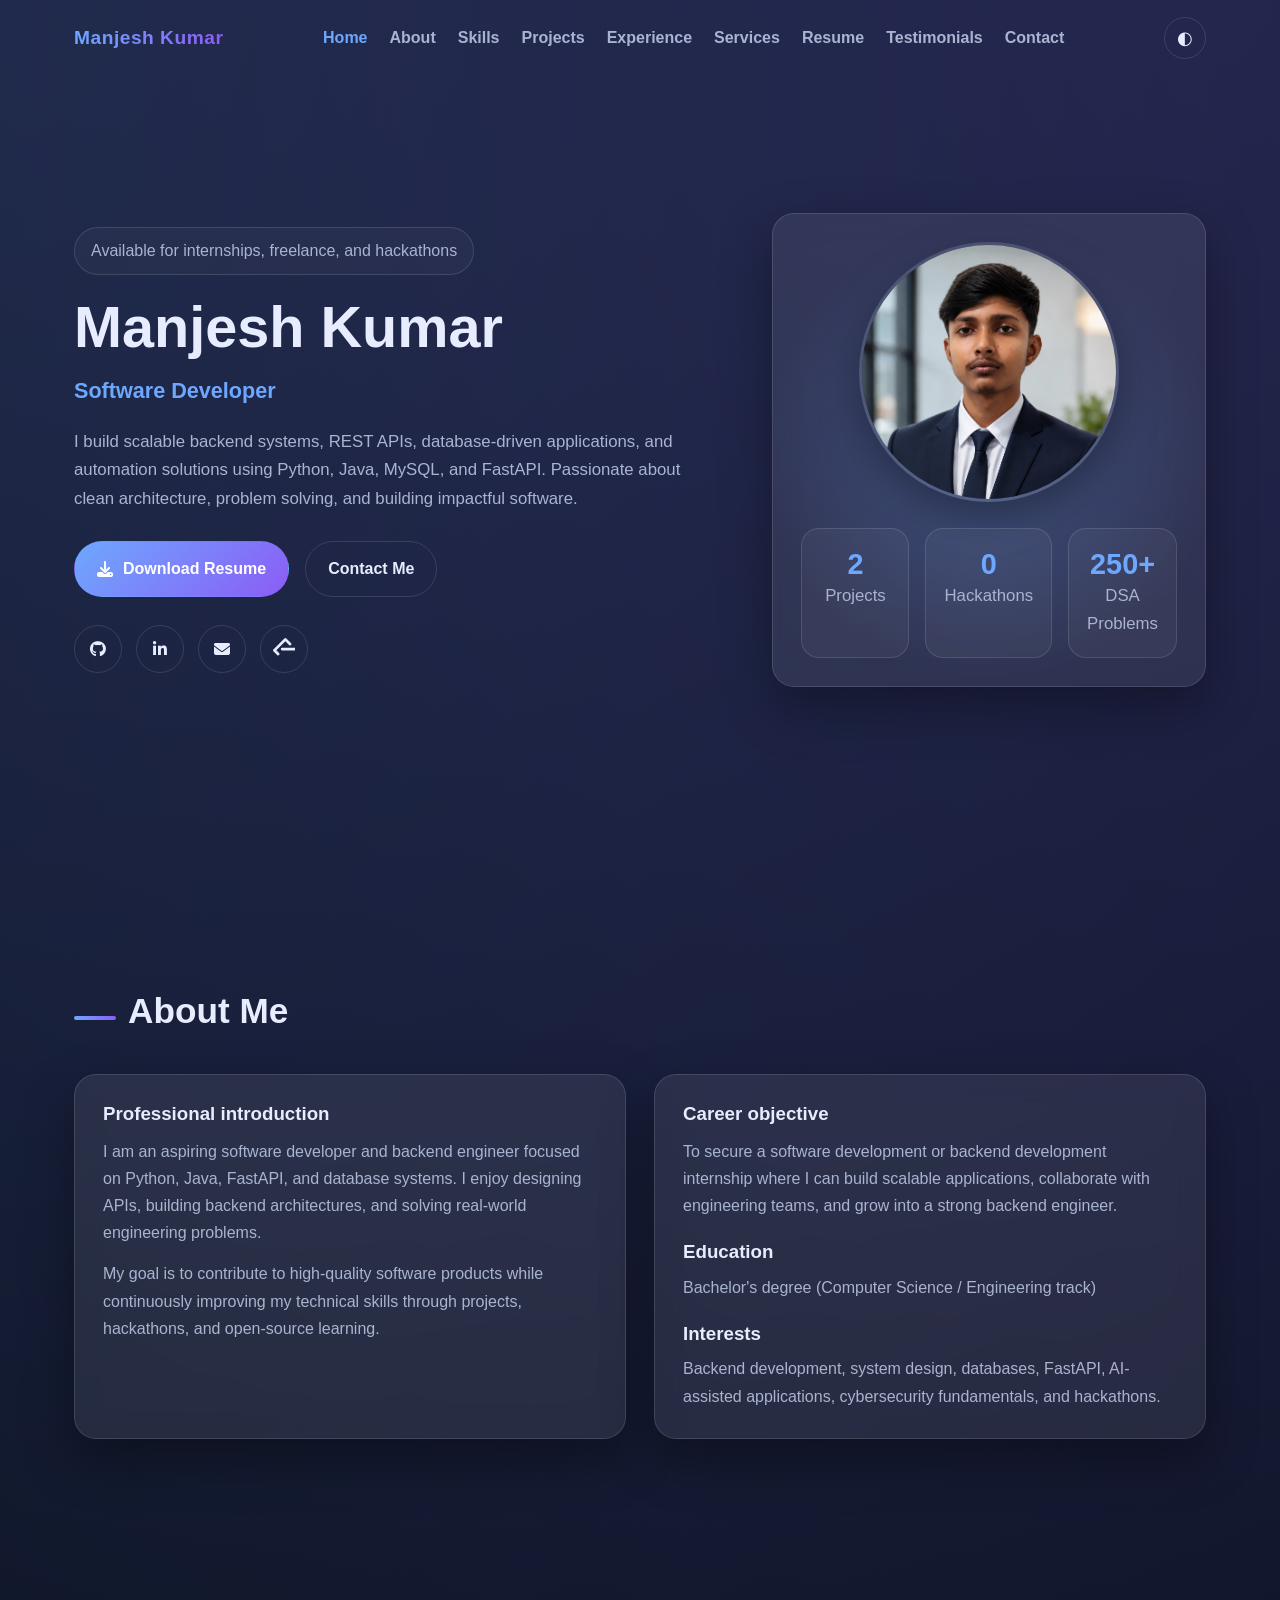
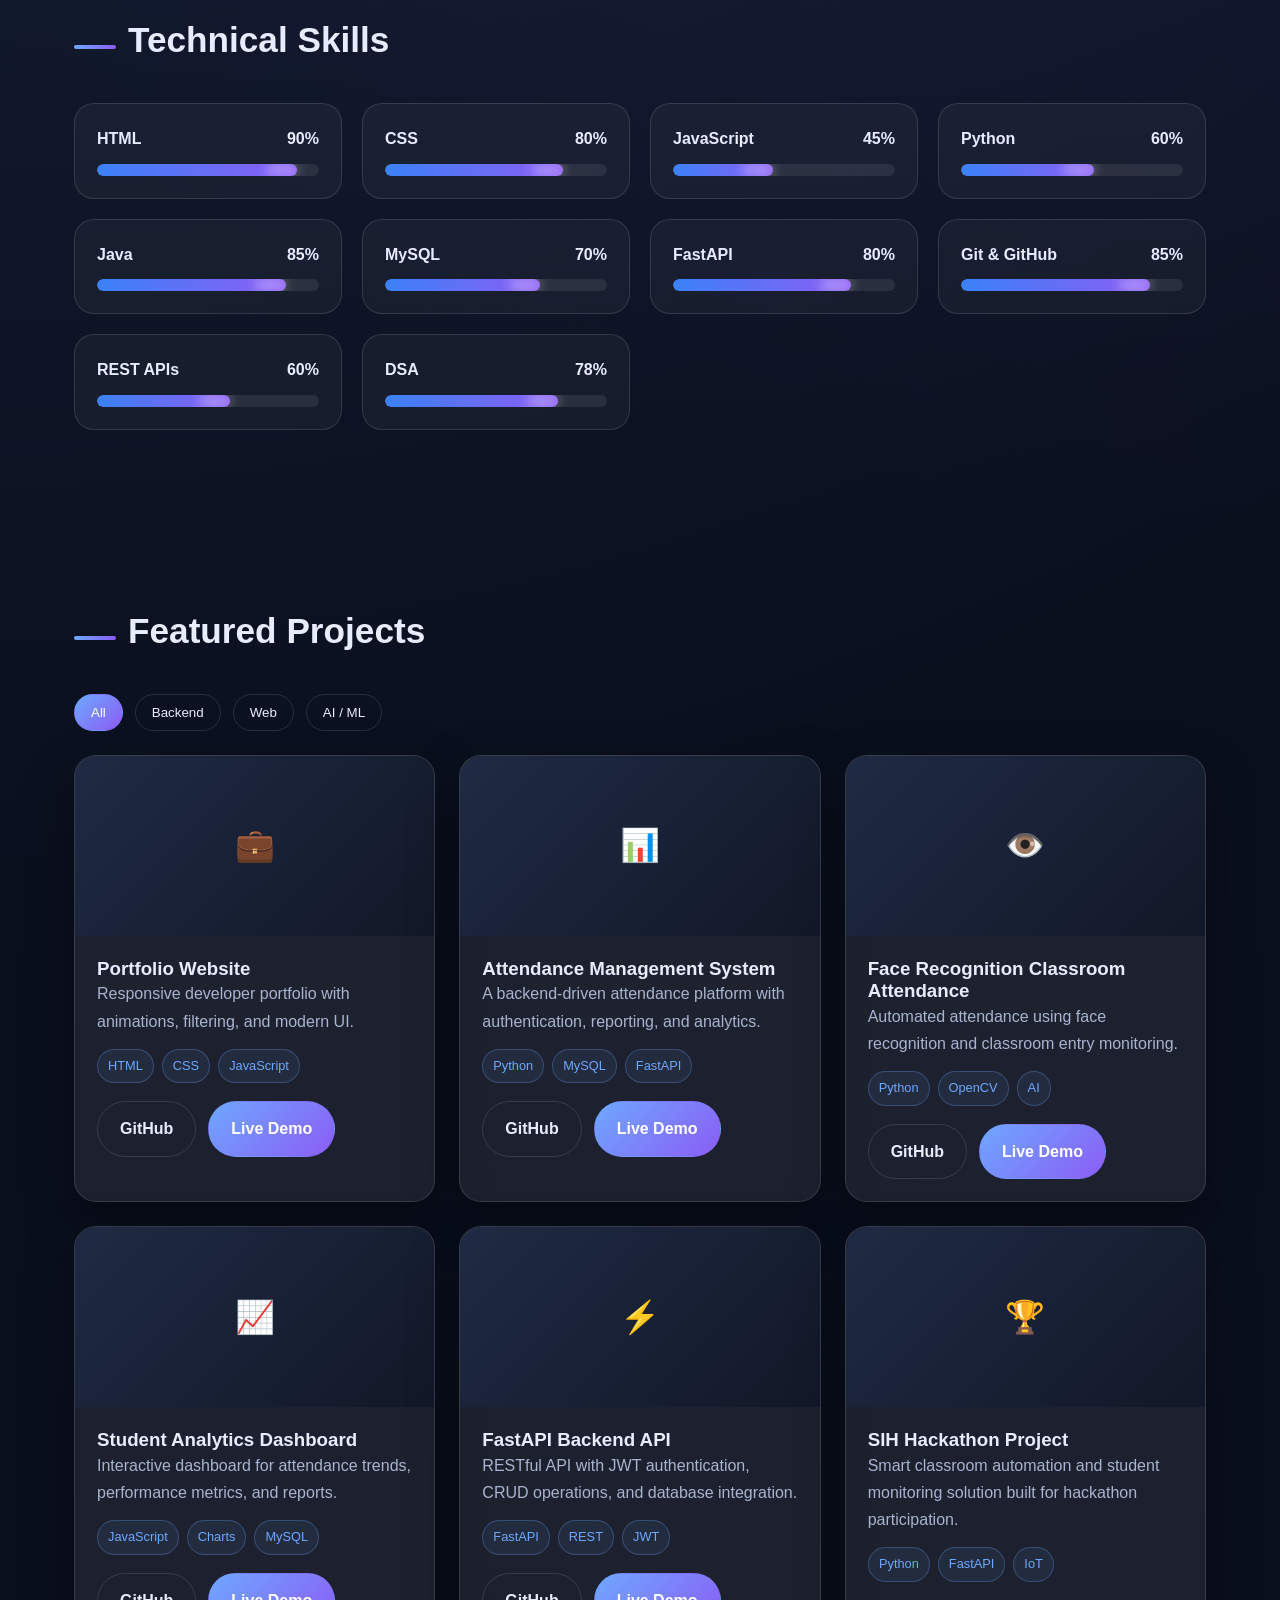
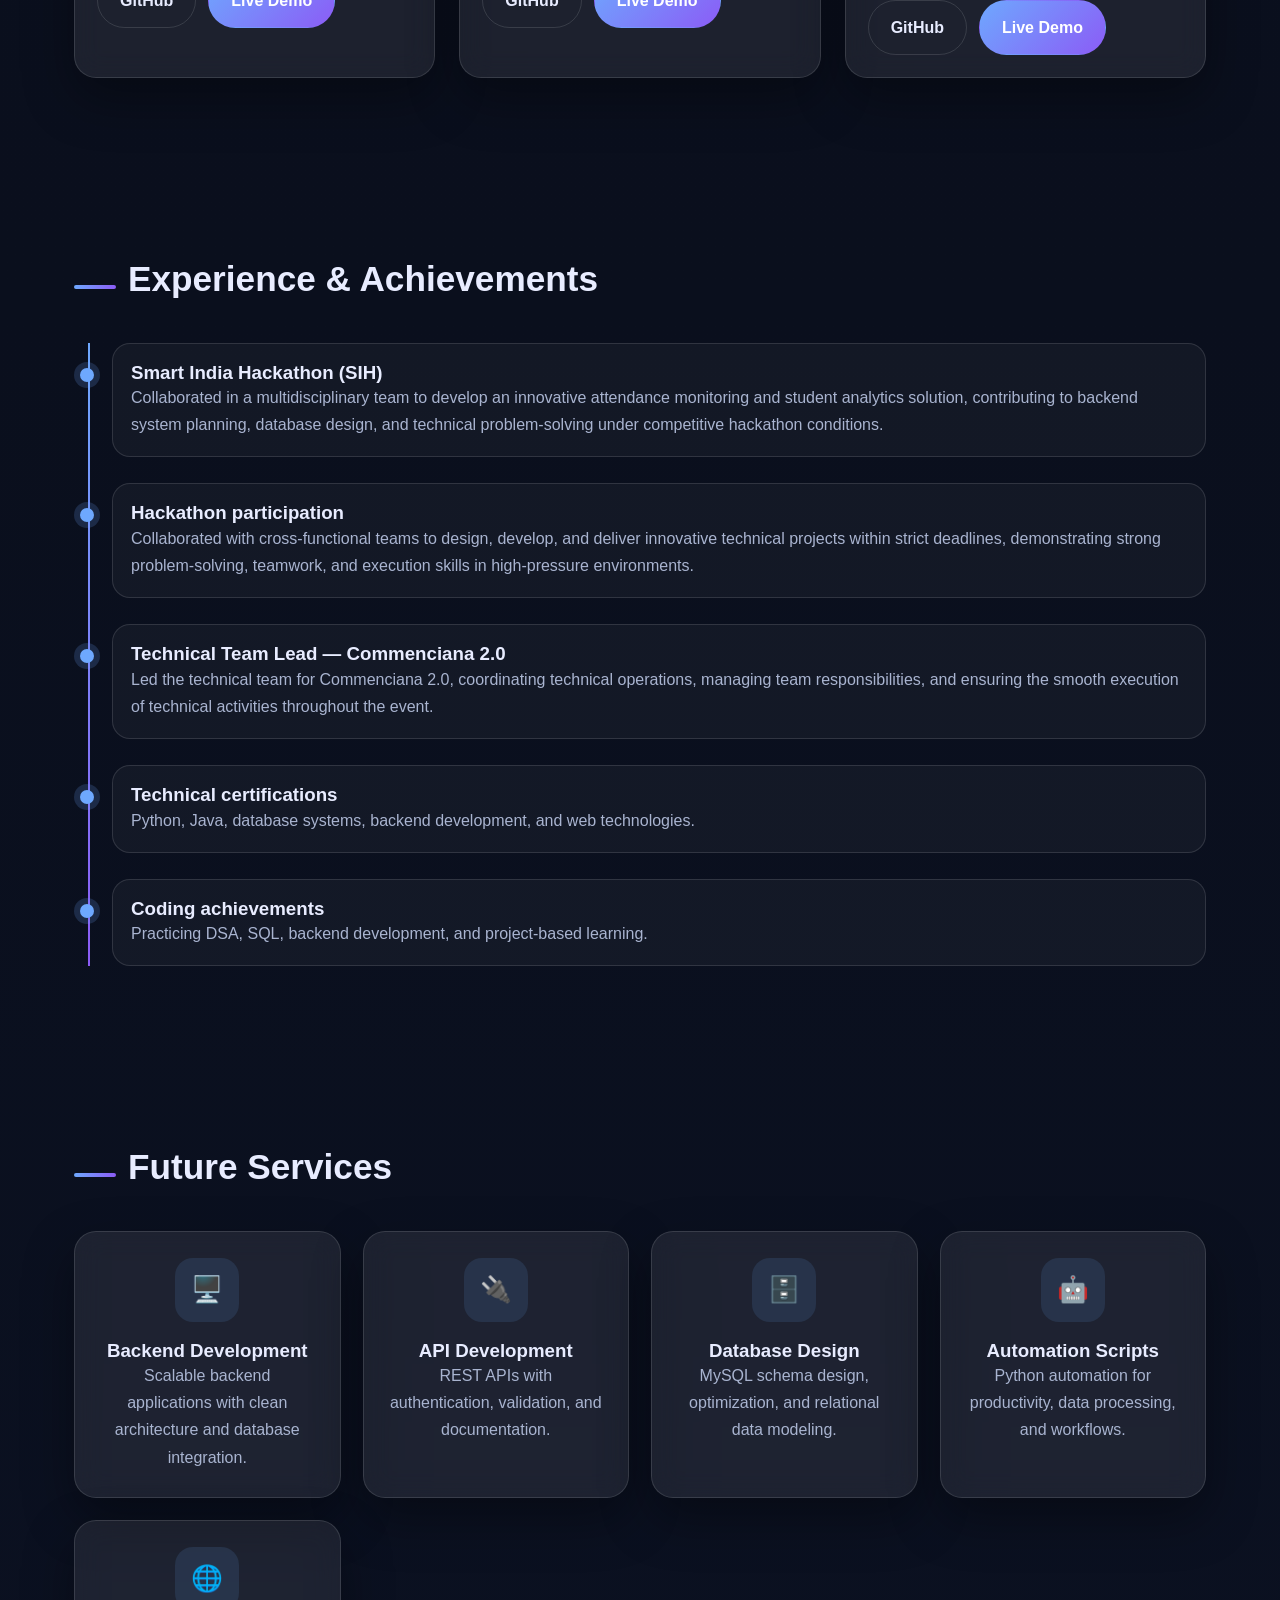
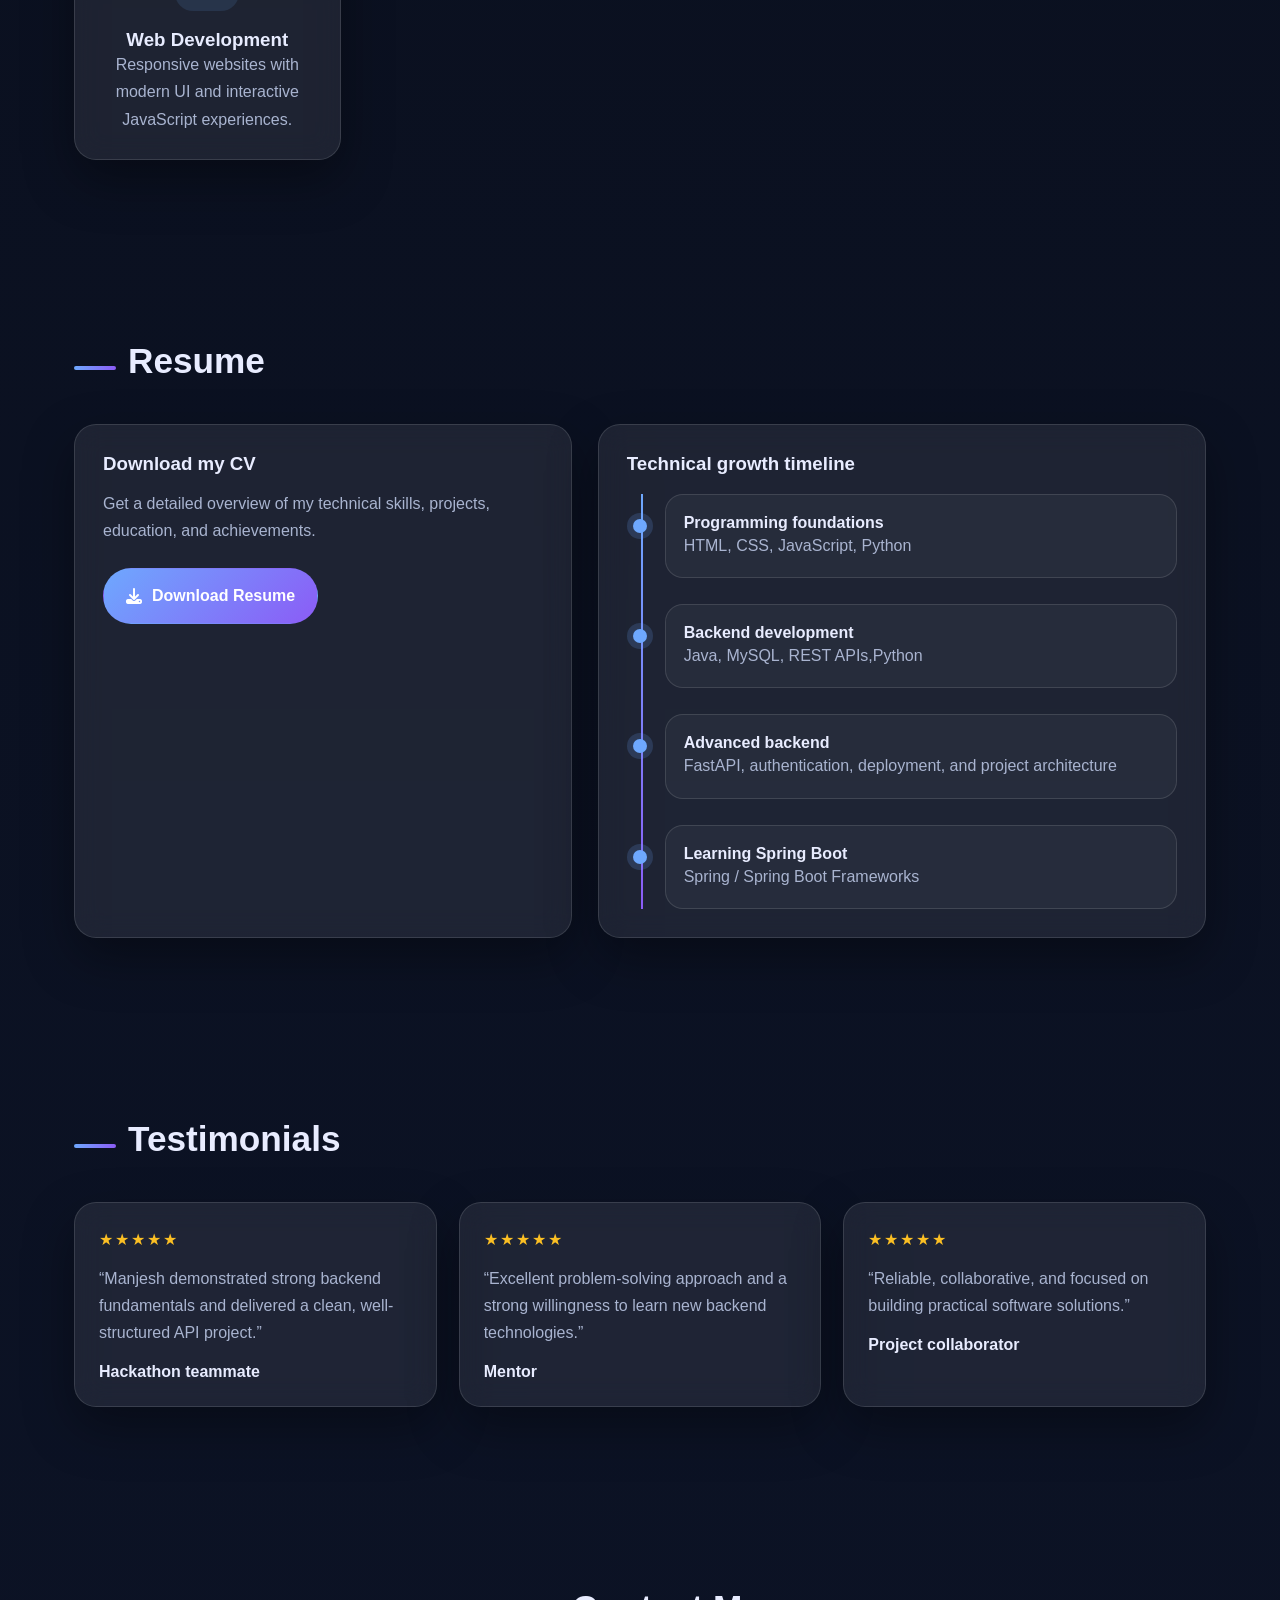
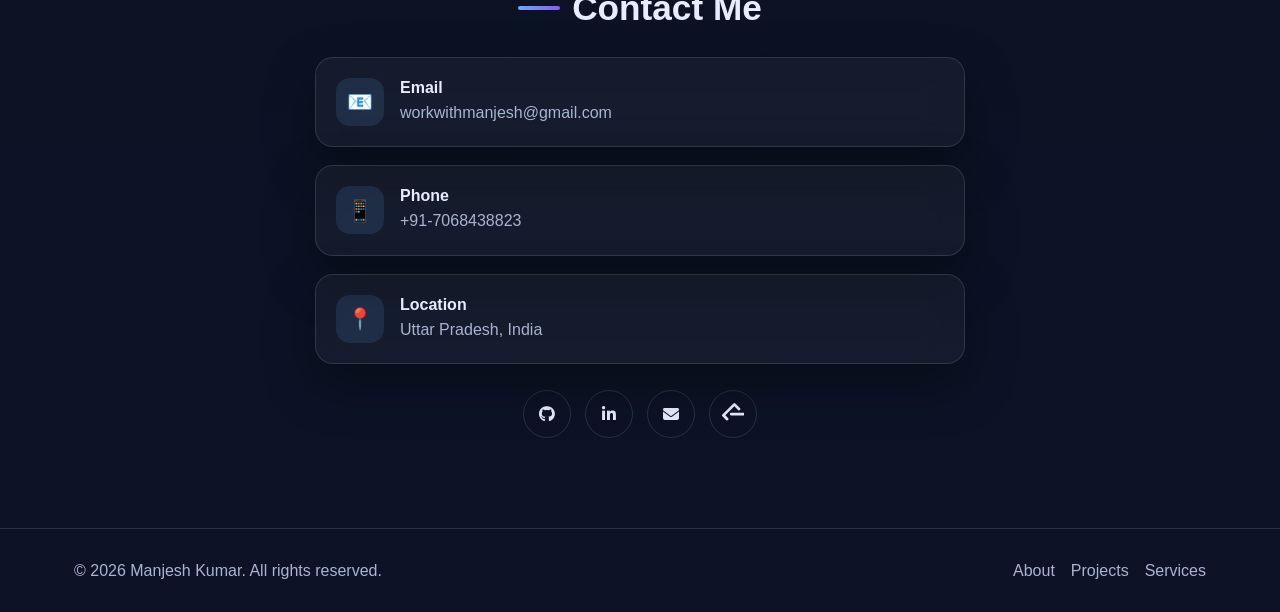
==== commit 9121dfa7: "relocate positions" ====
--- a/index.html
+++ b/index.html
@@ -77,7 +77,7 @@
         </div>
         <div class="profile-card glass">
           <div class="avatar">
-            <img src="images/manjesh.png" alt="Manjesh Kumar">
+            <img src="images/manjesh.png" alt="MK">
           </div>
           <div class="stats">
             <div class="stat">
@@ -348,39 +348,6 @@
             </div>
           </div>
         </div>
-
-        <div class="card glass">
-          <form id="contactForm">
-            <div>
-              <label for="name">Full name</label>
-              <input id="name" name="name" type="text" placeholder="Your name" required>
-            </div>
-          
-            <div>
-              <label for="email">Email</label>
-              <input id="email" name="email" type="email" placeholder="you@example.com" required>
-            </div>
-          
-            <div>
-              <label for="message">Message</label>
-              <textarea id="message" name="message" placeholder="Tell me about your project..." required></textarea>
-            </div>
-          
-            <div>
-              <label for="otp">OTP</label>
-              <input id="otp" name="otp" type="text" placeholder="Enter 6-digit OTP" maxlength="6" required>
-            </div>
-          
-            <button type="button" id="sendOtpBtn" class="btn btn-outline">
-              Send OTP
-            </button>
-          
-            <button type="submit" class="btn btn-primary">
-              Verify OTP & Send
-            </button>
-          </form>
-
-        </div>
       </div>
     </div>
   </section>
@@ -392,7 +359,6 @@
         <a href="#about">About</a>
         <a href="#projects">Projects</a>
         <a href="#services">Services</a>
-        <a href="#contact">Contact</a>
       </div>
     </div>
   </footer>
--- a/style.css
+++ b/style.css
@@ -1,543 +1,1712 @@
-:root{
-      --bg:#0b1020;
-      --bg2:#111831;
-      --card:rgba(255,255,255,.08);
-      --text:#e8ecff;
-      --muted:#a9b4d0;
-      --accent:#6ea8fe;
-      --accent2:#8b5cf6;
-      --border:rgba(255,255,255,.12);
-      --shadow:0 20px 50px rgba(0,0,0,.35);
-      --radius:22px;
-      --container:1180px;
-    }
-    *{margin:0;padding:0;box-sizing:border-box}
-    html{scroll-behavior:smooth}
-    body{
-      font-family:Inter,Segoe UI,Arial,sans-serif;
-      color:var(--text);
-      background:
-        radial-gradient(circle at top left, rgba(110,168,254,.15), transparent 35%),
-        radial-gradient(circle at top right, rgba(139,92,246,.15), transparent 30%),
-        linear-gradient(180deg,var(--bg),#0a0f1d 50%,#0c1326);
-      line-height:1.6;
-      overflow-x:hidden;
-    }
-    body.light{
-      --bg:#f5f8ff;
-      --bg2:#eef3ff;
-      --card:rgba(255,255,255,.75);
-      --text:#111827;
-      --muted:#4b5563;
-      --border:rgba(17,24,39,.08);
-      background:linear-gradient(180deg,#f8fbff,#eef4ff);
-    }
-    .container{max-width:var(--container);margin:auto;padding:0 24px}
-    section{padding:90px 0}
-    h1,h2,h3{line-height:1.2}
-    h2{font-size:2.2rem;margin-bottom:14px}
-    .section-title{display:flex;align-items:center;gap:12px;margin-bottom:28px}
-    .section-title span{width:42px;height:4px;border-radius:999px;background:linear-gradient(90deg,var(--accent),var(--accent2))}
-    .muted{color:var(--muted)}
-    .glass{
-      background:var(--card);
-      border:1px solid var(--border);
-      backdrop-filter:blur(14px);
-      -webkit-backdrop-filter:blur(14px);
-      border-radius:var(--radius);
-      box-shadow:var(--shadow);
-    }
-    .btn{
-      display:inline-flex;align-items:center;justify-content:center;
-      gap:10px;padding:14px 22px;border-radius:999px;
-      text-decoration:none;font-weight:700;
-      transition:.3s ease;
-      border:1px solid transparent;
-      cursor:pointer;
-    }
-    .btn-primary{background:linear-gradient(135deg,var(--accent),var(--accent2));color:white}
-    .btn-primary:hover{transform:translateY(-3px);box-shadow:0 16px 40px rgba(110,168,254,.35)}
-    .btn-outline{border-color:var(--border);color:var(--text);background:transparent}
-    .btn-outline:hover{border-color:var(--accent);color:var(--accent)}
-    header{
-      position:fixed;top:0;left:0;width:100%;
-      z-index:1000;
-      transition:.3s;
-    }
-    header.scrolled{
-      background:rgba(10,15,29,.75);
-      backdrop-filter:blur(16px);
-      border-bottom:1px solid var(--border);
-    }
-    body.light header.scrolled{background:rgba(255,255,255,.8)}
-    nav{
-      height:76px;
-      display:flex;align-items:center;justify-content:space-between;
-    }
-    .logo{
-      font-weight:800;font-size:1.2rem;
-      letter-spacing:.5px;
-      background:linear-gradient(90deg,var(--accent),var(--accent2));
-      -webkit-background-clip:text;
-      color:transparent;
-    }
-    .nav-links{display:flex;gap:24px;align-items:center}
-    .nav-links a{
-      color:var(--muted);text-decoration:none;font-weight:600;
-      transition:.25s;
-    }
-    .nav-links a:hover,.nav-links a.active{color:var(--accent)}
-    .nav-actions{display:flex;gap:12px;align-items:center}
-    .icon-btn{
-      width:42px;height:42px;border-radius:50%;
-      display:grid;place-items:center;
-      border:1px solid var(--border);
-      background:transparent;color:var(--text);
-      cursor:pointer;
-      transition:.25s;
-    }
-    .icon-btn:hover{border-color:var(--accent);color:var(--accent)}
-    .menu-btn{display:none}
-    .hero{
-      min-height:100vh;
-      display:flex;align-items:center;
-      padding-top:90px;
-    }
-    .hero-grid{
-      display:grid;
-      grid-template-columns:1.2fr .8fr;
-      gap:48px;
-      align-items:center;
-    }
-    .badge{
-      display:inline-flex;align-items:center;gap:10px;
-      padding:10px 16px;border-radius:999px;
-      border:1px solid var(--border);
-      color:var(--muted);
-      margin-bottom:18px;
-    }
-    .hero h1{font-size:3.6rem;margin-bottom:12px}
-    .hero .title{
-      font-size:1.35rem;
-      color:var(--accent);
-      min-height:36px;
-      margin-bottom:18px;
-      font-weight:700;
-    }
-    .hero p{font-size:1.05rem;color:var(--muted);max-width:640px}
-    .hero-actions{display:flex;gap:16px;flex-wrap:wrap;margin:28px 0}
-    .socials{display:flex;gap:14px}
-    .socials a{
-      width:48px;height:48px;border-radius:50%;
-      display:grid;place-items:center;
-      border:1px solid var(--border);
-      color:var(--text);text-decoration:none;
-      transition:.25s;
-    }
-    .socials a:hover{
-      transform:translateY(-3px);
-      border-color:var(--accent);
-      color:var(--accent);
-    }
-    .profile-card{
-      padding:28px;
-      position:relative;
-      overflow:hidden;
-    }
-    .profile-card::before{
-      content:"";
-      position:absolute;
-      inset:-30%;
-      background:radial-gradient(circle, rgba(110,168,254,.25), transparent 45%);
-      animation:float 7s ease-in-out infinite;
-    }
-    .avatar{
-      width:260px;
-      height:260px;
-      border-radius:50%;
-      margin:auto;
-      overflow:hidden;
-      border:3px solid rgba(255,255,255,.12);
-      box-shadow:0 15px 40px rgba(0,0,0,.35);
-    }
-
-    .avatar img{
-      width:100%;
-      height:100%;
-      object-fit:cover;
-      object-position: center 5%;
-      display:block;
-    }
-    .stats{
-      display:grid;
-      grid-template-columns:repeat(3,1fr);
-      gap:16px;
-      margin-top:26px;
-      position:relative;
-      z-index:1;
-    }
-    .stat{
-      padding:18px;
-      text-align:center;
-      border-radius:18px;
-      border:1px solid var(--border);
-      background:rgba(255,255,255,.04);
-    }
-    .stat h3{font-size:1.8rem;color:var(--accent)}
-    .about-grid{
-      display:grid;
-      grid-template-columns:1fr 1fr;
-      gap:28px;
-    }
-    .card{padding:28px}
-    .skills-grid{
-      display:grid;
-      grid-template-columns:repeat(auto-fit,minmax(240px,1fr));
-      gap:20px;
-    }
-    .skill{
-      padding:22px;
-      border-radius:20px;
-      border:1px solid var(--border);
-      background:rgba(255,255,255,.04);
-    }
-    .skill-head{
-      display:flex;
-      justify-content:space-between;
-      margin-bottom:12px;
-      font-weight:700;
-    }
-    .progress{
-      width:100%;
-      height:12px;
-      background:rgba(255,255,255,0.08);
-      border-radius:50px;
-      overflow:hidden;
-      position:relative;
-    }
-
-    .progress span{
-      display:block;
-      height:100%;
-      width:0;
-      border-radius:50px;
-      background:linear-gradient(90deg,#3b82f6,#8b5cf6);
-      position:relative;
-      transition:width 1.5s ease-in-out;
-    }
-
-    .progress span::after{
-      content:"";
-      position:absolute;
-      top:0;
-      right:0;
-      width:30px;
-      height:100%;
-      background:rgba(255,255,255,0.35);
-      filter:blur(6px);
-    }
-    .filter-bar{
-      display:flex;
-      gap:12px;
-      flex-wrap:wrap;
-      margin-bottom:24px;
-    }
-    .filter-btn{
-      padding:10px 16px;
-      border-radius:999px;
-      border:1px solid var(--border);
-      background:transparent;
-      color:var(--text);
-      cursor:pointer;
-      transition:.25s;
-    }
-    .filter-btn.active,.filter-btn:hover{
-      background:linear-gradient(135deg,var(--accent),var(--accent2));
-      border-color:transparent;
-      color:white;
-    }
-    .projects-grid{
-      display:grid;
-      grid-template-columns:repeat(auto-fit,minmax(300px,1fr));
-      gap:24px;
-    }
-    .project{
-      overflow:hidden;
-      transition:.35s;
-    }
-    .project:hover{
-      transform:translateY(-8px);
-    }
-    .project-image{
-      height:180px;
-      background:linear-gradient(135deg,#1f2a44,#111827);
-      display:grid;place-items:center;
-      color:var(--accent);
-      font-size:2rem;
-    }
-    .project-content{padding:22px}
-    .tags{
-      display:flex;
-      flex-wrap:wrap;
-      gap:8px;
-      margin:14px 0 18px;
-    }
-    .tag{
-      padding:6px 10px;
-      border-radius:999px;
-      font-size:.8rem;
-      color:var(--accent);
-      border:1px solid rgba(110,168,254,.28);
-      background:rgba(110,168,254,.08);
-    }
-    .project-actions{
-      display:flex;
-      gap:12px;
-      flex-wrap:wrap;
-    }
-    .timeline{
-      position:relative;
-      margin-left:14px;
-      padding-left:24px;
-    }
-    .timeline::before{
-      content:"";
-      position:absolute;
-      left:0;
-      top:0;
-      bottom:0;
-      width:2px;
-      background:linear-gradient(var(--accent),var(--accent2));
-    }
-    .timeline-item{
-      position:relative;
-      margin-bottom:26px;
-      padding:18px;
-      border-radius:18px;
-      border:1px solid var(--border);
-      background:rgba(255,255,255,.04);
-    }
-    .timeline-item::before{
-      content:"";
-      position:absolute;
-      left:-33px;
-      top:24px;
-      width:14px;height:14px;
-      border-radius:50%;
-      background:var(--accent);
-      box-shadow:0 0 0 6px rgba(110,168,254,.18);
-    }
-    .services-grid{
-      display:grid;
-      grid-template-columns:repeat(auto-fit,minmax(240px,1fr));
-      gap:22px;
-    }
-    .service{
-      padding:26px;
-      text-align:center;
-      transition:.3s;
-    }
-    .service:hover{
-      transform:translateY(-6px);
-    }
-    .service .icon{
-      width:64px;height:64px;
-      margin:0 auto 18px;
-      border-radius:18px;
-      display:grid;place-items:center;
-      background:rgba(110,168,254,.12);
-      color:var(--accent);
-      font-size:1.6rem;
-    }
-    .resume-grid{
-      display:grid;
-      grid-template-columns:.9fr 1.1fr;
-      gap:26px;
-    }
-    .testimonials{
-      display:grid;
-      grid-template-columns:repeat(auto-fit,minmax(280px,1fr));
-      gap:22px;
-    }
-    .testimonial{
-      padding:24px;
-    }
-    .stars{color:#fbbf24;margin-bottom:12px}
-    .contact-grid{
-      display:grid;
-      grid-template-columns:.9fr 1.1fr;
-      gap:28px;
-    }
-    .contact-info{
-      display:grid;
-      gap:18px;
-    }
-    .info{
-      display:flex;
-      gap:14px;
-      align-items:flex-start;
-      padding:18px;
-      border-radius:18px;
-      border:1px solid var(--border);
-      background:rgba(255,255,255,.04);
-    }
-    form{
-      display:grid;
-      gap:16px;
-    }
-    input,textarea{
-      width:100%;
-      padding:14px 16px;
-      border-radius:16px;
-      border:1px solid var(--border);
-      background:rgba(255,255,255,.04);
-      color:var(--text);
-      font:inherit;
-    }
-    textarea{min-height:140px;resize:vertical}
-    .error{
-      color:#f87171;
-      font-size:.9rem;
-      display:none;
-    }
-    footer{
-      padding:28px 0;
-      border-top:1px solid var(--border);
-      color:var(--muted);
-    }
-    .footer-grid{
-      display:flex;
-      justify-content:space-between;
-      gap:16px;
-      align-items:center;
-      flex-wrap:wrap;
-    }
-    .quick-links{
-      display:flex;
-      gap:16px;
-      flex-wrap:wrap;
-    }
-    .quick-links a{
-      color:var(--muted);
-      text-decoration:none;
-    }
-    .quick-links a:hover{color:var(--accent)}
-    #backToTop{
-      position:fixed;
-      right:22px;
-      bottom:22px;
-      width:48px;height:48px;
-      border-radius:50%;
-      display:grid;place-items:center;
-      background:linear-gradient(135deg,var(--accent),var(--accent2));
-      color:white;
-      border:none;
-      cursor:pointer;
-      opacity:0;
-      visibility:hidden;
-      transition:.3s;
-      z-index:999;
-    }
-    #backToTop.show{
-      opacity:1;
-      visibility:visible;
-    }
-    .reveal{
-      opacity:0;
-      transform:translateY(24px);
-      transition:.8s ease;
-    }
-    .reveal.show{
-      opacity:1;
-      transform:none;
-    }
-    #loader{
-      position:fixed;
-      inset:0;
-      background:#08101f;
-      display:grid;
-      place-items:center;
-      z-index:2000;
-      transition:.6s;
-    }
-    .spinner{
-      width:58px;height:58px;
-      border:4px solid rgba(255,255,255,.12);
-      border-top-color:var(--accent);
-      border-radius:50%;
-      animation:spin 1s linear infinite;
-    }
-
-    .popup {
-      position: fixed;
-      inset: 0;
-      background: rgba(0,0,0,0.5);
-      display: flex;
-      align-items: center;
-      justify-content: center;
-      z-index: 9999;
-    }
-    
-    .popup.hidden {
-      display: none;
-    }
-    
-    .popup-content {
-      background: #1f2937;
-      color: white;
-      padding: 24px;
-      border-radius: 12px;
-      width: 320px;
-      text-align: center;
-      box-shadow: 0 10px 30px rgba(0,0,0,0.3);
-    }
-    
-    .popup-content button {
-      margin-top: 18px;
-      padding: 10px 18px;
-      border: none;
-      border-radius: 8px;
-      background: #2563eb;
-      color: white;
-      cursor: pointer;
-    }
-    
-    .popup-content button:hover {
-      background: #1d4ed8;
-    }
-
-    @keyframes spin{
-      to{transform:rotate(360deg)}
-    }
-    @keyframes float{
-      0%,100%{transform:translateY(0)}
-      50%{transform:translateY(-12px)}
-    }
-    @media(max-width:960px){
-      .hero-grid,.about-grid,.resume-grid,.contact-grid{
-        grid-template-columns:1fr;
-      }
-      .hero h1{font-size:2.8rem}
-      .menu-btn{display:grid}
-      .nav-links{
-        position:absolute;
-        top:76px;
-        left:0;
-        right:0;
-        background:rgba(10,15,29,.96);
-        backdrop-filter:blur(16px);
-        flex-direction:column;
-        padding:22px;
-        border-bottom:1px solid var(--border);
-        display:none;
-      }
-      body.light .nav-links{background:rgba(255,255,255,.96)}
-      .nav-links.open{display:flex}
-    }
-    @media(max-width:560px){
-      .hero h1{font-size:2.3rem}
-      .stats{grid-template-columns:1fr}
-      section{padding:72px 0}
-      .hero-actions{flex-direction:column}
-      .btn{width:100%}
-    }+/* =========================================================
+   ROOT VARIABLES
+========================================================= */
+
+:root {
+    --bg: #0b1020;
+    --bg2: #111831;
+    --card: rgba(255, 255, 255, 0.08);
+
+    --text: #e8ecff;
+    --muted: #a9b4d0;
+
+    --accent: #6ea8fe;
+    --accent2: #8b5cf6;
+
+    --border: rgba(255, 255, 255, 0.12);
+
+    --shadow: 0 20px 50px rgba(0, 0, 0, 0.35);
+
+    --radius: 22px;
+    --container: 1180px;
+}
+
+
+/* =========================================================
+   RESET
+========================================================= */
+
+* {
+    margin: 0;
+    padding: 0;
+    box-sizing: border-box;
+}
+
+html {
+    scroll-behavior: smooth;
+    scroll-padding-top: 80px;
+}
+
+body {
+    font-family: Inter, "Segoe UI", Arial, sans-serif;
+    color: var(--text);
+
+    background:
+        radial-gradient(
+            circle at top left,
+            rgba(110, 168, 254, 0.15),
+            transparent 35%
+        ),
+        radial-gradient(
+            circle at top right,
+            rgba(139, 92, 246, 0.15),
+            transparent 30%
+        ),
+        linear-gradient(
+            180deg,
+            var(--bg),
+            #0a0f1d 50%,
+            #0c1326
+        );
+
+    line-height: 1.6;
+    overflow-x: hidden;
+
+    transition:
+        background 0.3s ease,
+        color 0.3s ease;
+}
+
+
+/* =========================================================
+   LIGHT THEME
+========================================================= */
+
+body.light {
+    --bg: #f5f8ff;
+    --bg2: #eef3ff;
+
+    --card: rgba(255, 255, 255, 0.78);
+
+    --text: #111827;
+    --muted: #4b5563;
+
+    --border: rgba(17, 24, 39, 0.1);
+
+    --shadow: 0 20px 50px rgba(30, 41, 59, 0.12);
+
+    background:
+        linear-gradient(
+            180deg,
+            #f8fbff,
+            #eef4ff
+        );
+}
+
+body.popup-open {
+    overflow: hidden;
+}
+
+
+/* =========================================================
+   COMMON
+========================================================= */
+
+.container {
+    width: 100%;
+    max-width: var(--container);
+    margin: 0 auto;
+    padding: 0 24px;
+}
+
+section {
+    padding: 90px 0;
+}
+
+h1,
+h2,
+h3,
+h4 {
+    line-height: 1.2;
+}
+
+h2 {
+    font-size: 2.2rem;
+    margin-bottom: 14px;
+}
+
+p {
+    line-height: 1.7;
+}
+
+.muted {
+    color: var(--muted);
+}
+
+
+/* =========================================================
+   SECTION TITLE
+========================================================= */
+
+.section-title {
+    display: flex;
+    align-items: center;
+    gap: 12px;
+    margin-bottom: 28px;
+}
+
+.section-title span {
+    width: 42px;
+    height: 4px;
+    flex-shrink: 0;
+
+    border-radius: 999px;
+
+    background:
+        linear-gradient(
+            90deg,
+            var(--accent),
+            var(--accent2)
+        );
+}
+
+
+/* =========================================================
+   GLASS
+========================================================= */
+
+.glass {
+    background: var(--card);
+
+    border: 1px solid var(--border);
+
+    backdrop-filter: blur(14px);
+    -webkit-backdrop-filter: blur(14px);
+
+    border-radius: var(--radius);
+
+    box-shadow: var(--shadow);
+
+    transition:
+        background 0.3s ease,
+        border-color 0.3s ease;
+}
+
+
+/* =========================================================
+   BUTTONS
+========================================================= */
+
+.btn {
+    display: inline-flex;
+    align-items: center;
+    justify-content: center;
+
+    gap: 10px;
+
+    padding: 14px 22px;
+
+    border-radius: 999px;
+
+    text-decoration: none;
+
+    font-weight: 700;
+
+    transition: 0.3s ease;
+
+    border: 1px solid transparent;
+
+    cursor: pointer;
+}
+
+.btn-primary {
+    background:
+        linear-gradient(
+            135deg,
+            var(--accent),
+            var(--accent2)
+        );
+
+    color: white;
+}
+
+.btn-primary:hover {
+    transform: translateY(-3px);
+
+    box-shadow:
+        0 16px 40px
+        rgba(110, 168, 254, 0.35);
+}
+
+.btn-outline {
+    border-color: var(--border);
+
+    color: var(--text);
+
+    background: transparent;
+}
+
+.btn-outline:hover {
+    border-color: var(--accent);
+
+    color: var(--accent);
+
+    transform: translateY(-2px);
+}
+
+.btn:disabled {
+    opacity: 0.6;
+    cursor: not-allowed;
+    transform: none;
+}
+
+
+/* =========================================================
+   HEADER
+========================================================= */
+
+header {
+    position: fixed;
+
+    top: 0;
+    left: 0;
+
+    width: 100%;
+
+    z-index: 1000;
+
+    transition: 0.3s ease;
+}
+
+header.scrolled {
+    background:
+        rgba(10, 15, 29, 0.75);
+
+    backdrop-filter: blur(16px);
+    -webkit-backdrop-filter: blur(16px);
+
+    border-bottom:
+        1px solid var(--border);
+}
+
+body.light header.scrolled {
+    background:
+        rgba(255, 255, 255, 0.8);
+}
+
+
+/* =========================================================
+   NAVIGATION
+========================================================= */
+
+nav {
+    height: 76px;
+
+    display: flex;
+
+    align-items: center;
+
+    justify-content: space-between;
+
+    gap: 20px;
+}
+
+.logo {
+    font-weight: 800;
+
+    font-size: 1.2rem;
+
+    letter-spacing: 0.5px;
+
+    background:
+        linear-gradient(
+            90deg,
+            var(--accent),
+            var(--accent2)
+        );
+
+    -webkit-background-clip: text;
+    background-clip: text;
+
+    color: transparent;
+
+    white-space: nowrap;
+}
+
+.nav-links {
+    display: flex;
+
+    gap: 22px;
+
+    align-items: center;
+
+    justify-content: center;
+}
+
+.nav-links a {
+    color: var(--muted);
+
+    text-decoration: none;
+
+    font-weight: 600;
+
+    transition: 0.25s;
+
+    white-space: nowrap;
+}
+
+.nav-links a:hover,
+.nav-links a.active {
+    color: var(--accent);
+}
+
+.nav-actions {
+    display: flex;
+
+    gap: 12px;
+
+    align-items: center;
+
+    flex-shrink: 0;
+}
+
+.icon-btn {
+    width: 42px;
+    height: 42px;
+
+    border-radius: 50%;
+
+    display: grid;
+
+    place-items: center;
+
+    border: 1px solid var(--border);
+
+    background: transparent;
+
+    color: var(--text);
+
+    cursor: pointer;
+
+    transition: 0.25s;
+
+    font-size: 1.1rem;
+}
+
+.icon-btn:hover {
+    border-color: var(--accent);
+
+    color: var(--accent);
+
+    transform: translateY(-2px);
+}
+
+.menu-btn {
+    display: none;
+}
+
+
+/* =========================================================
+   HERO
+========================================================= */
+
+.hero {
+    min-height: 100vh;
+
+    display: flex;
+
+    align-items: center;
+
+    padding-top: 90px;
+}
+
+.hero-grid {
+    display: grid;
+
+    grid-template-columns:
+        1.2fr 0.8fr;
+
+    gap: 48px;
+
+    align-items: center;
+}
+
+.badge {
+    display: inline-flex;
+
+    align-items: center;
+
+    gap: 10px;
+
+    padding: 10px 16px;
+
+    border-radius: 999px;
+
+    border: 1px solid var(--border);
+
+    color: var(--muted);
+
+    margin-bottom: 18px;
+
+    background:
+        rgba(255, 255, 255, 0.03);
+}
+
+.hero h1 {
+    font-size: 3.6rem;
+
+    margin-bottom: 12px;
+}
+
+.hero .title {
+    font-size: 1.35rem;
+
+    color: var(--accent);
+
+    min-height: 36px;
+
+    margin-bottom: 18px;
+
+    font-weight: 700;
+}
+
+.hero p {
+    font-size: 1.05rem;
+
+    color: var(--muted);
+
+    max-width: 640px;
+}
+
+.hero-actions {
+    display: flex;
+
+    gap: 16px;
+
+    flex-wrap: wrap;
+
+    margin: 28px 0;
+}
+
+
+/* =========================================================
+   SOCIALS
+========================================================= */
+
+.socials {
+    display: flex;
+
+    gap: 14px;
+
+    flex-wrap: wrap;
+}
+
+.socials .socials {
+    margin: 0;
+}
+
+.socials a {
+    width: 48px;
+    height: 48px;
+
+    border-radius: 50%;
+
+    display: grid;
+
+    place-items: center;
+
+    border: 1px solid var(--border);
+
+    color: var(--text);
+
+    text-decoration: none;
+
+    transition: 0.25s;
+}
+
+.socials a:hover {
+    transform: translateY(-3px);
+
+    border-color: var(--accent);
+
+    color: var(--accent);
+
+    box-shadow:
+        0 8px 25px
+        rgba(110, 168, 254, 0.15);
+}
+
+
+/* =========================================================
+   PROFILE CARD
+========================================================= */
+
+.profile-card {
+    padding: 28px;
+
+    position: relative;
+
+    overflow: hidden;
+}
+
+.profile-card::before {
+    content: "";
+
+    position: absolute;
+
+    inset: -30%;
+
+    background:
+        radial-gradient(
+            circle,
+            rgba(110, 168, 254, 0.25),
+            transparent 45%
+        );
+
+    animation:
+        float 7s ease-in-out infinite;
+
+    pointer-events: none;
+}
+
+.avatar {
+    width: 260px;
+    height: 260px;
+
+    border-radius: 50%;
+
+    margin: auto;
+
+    overflow: hidden;
+
+    border:
+        3px solid
+        rgba(255, 255, 255, 0.12);
+
+    box-shadow:
+        0 15px 40px
+        rgba(0, 0, 0, 0.35);
+
+    position: relative;
+
+    z-index: 1;
+}
+
+.avatar img {
+    width: 100%;
+    height: 100%;
+
+    object-fit: cover;
+
+    object-position: center 5%;
+
+    display: block;
+}
+
+.stats {
+    display: grid;
+
+    grid-template-columns:
+        repeat(3, 1fr);
+
+    gap: 16px;
+
+    margin-top: 26px;
+
+    position: relative;
+
+    z-index: 1;
+}
+
+.stat {
+    padding: 18px;
+
+    text-align: center;
+
+    border-radius: 18px;
+
+    border: 1px solid var(--border);
+
+    background:
+        rgba(255, 255, 255, 0.04);
+}
+
+.stat h3 {
+    font-size: 1.8rem;
+
+    color: var(--accent);
+}
+
+
+/* =========================================================
+   ABOUT
+========================================================= */
+
+.about-grid {
+    display: grid;
+
+    grid-template-columns:
+        1fr 1fr;
+
+    gap: 28px;
+}
+
+.card {
+    padding: 28px;
+}
+
+
+/* =========================================================
+   SKILLS
+========================================================= */
+
+.skills-grid {
+    display: grid;
+
+    grid-template-columns:
+        repeat(auto-fit, minmax(240px, 1fr));
+
+    gap: 20px;
+}
+
+.skill {
+    padding: 22px;
+
+    border-radius: 20px;
+
+    border: 1px solid var(--border);
+
+    background:
+        rgba(255, 255, 255, 0.04);
+
+    transition: 0.3s;
+}
+
+.skill:hover {
+    transform: translateY(-4px);
+
+    border-color:
+        rgba(110, 168, 254, 0.35);
+}
+
+.skill-head {
+    display: flex;
+
+    justify-content: space-between;
+
+    margin-bottom: 12px;
+
+    font-weight: 700;
+}
+
+.progress {
+    width: 100%;
+
+    height: 12px;
+
+    background:
+        rgba(255, 255, 255, 0.08);
+
+    border-radius: 50px;
+
+    overflow: hidden;
+
+    position: relative;
+}
+
+.progress span {
+    display: block;
+
+    height: 100%;
+
+    width: 0;
+
+    border-radius: 50px;
+
+    background:
+        linear-gradient(
+            90deg,
+            #3b82f6,
+            #8b5cf6
+        );
+
+    position: relative;
+
+    transition:
+        width 1.5s ease-in-out;
+}
+
+.progress span::after {
+    content: "";
+
+    position: absolute;
+
+    top: 0;
+    right: 0;
+
+    width: 30px;
+    height: 100%;
+
+    background:
+        rgba(255, 255, 255, 0.35);
+
+    filter: blur(6px);
+}
+
+
+/* =========================================================
+   PROJECT FILTER
+========================================================= */
+
+.filter-bar {
+    display: flex;
+
+    gap: 12px;
+
+    flex-wrap: wrap;
+
+    margin-bottom: 24px;
+}
+
+.filter-btn {
+    padding: 10px 16px;
+
+    border-radius: 999px;
+
+    border: 1px solid var(--border);
+
+    background: transparent;
+
+    color: var(--text);
+
+    cursor: pointer;
+
+    transition: 0.25s;
+}
+
+.filter-btn.active,
+.filter-btn:hover {
+    background:
+        linear-gradient(
+            135deg,
+            var(--accent),
+            var(--accent2)
+        );
+
+    border-color: transparent;
+
+    color: white;
+}
+
+
+/* =========================================================
+   PROJECTS
+========================================================= */
+
+.projects-grid {
+    display: grid;
+
+    grid-template-columns:
+        repeat(auto-fit, minmax(300px, 1fr));
+
+    gap: 24px;
+}
+
+.project {
+    overflow: hidden;
+
+    transition:
+        transform 0.35s,
+        opacity 0.3s;
+}
+
+.project:hover {
+    transform: translateY(-8px);
+}
+
+.project-image {
+    height: 180px;
+
+    background:
+        linear-gradient(
+            135deg,
+            #1f2a44,
+            #111827
+        );
+
+    display: grid;
+
+    place-items: center;
+
+    color: var(--accent);
+
+    font-size: 2rem;
+}
+
+.project-content {
+    padding: 22px;
+}
+
+.tags {
+    display: flex;
+
+    flex-wrap: wrap;
+
+    gap: 8px;
+
+    margin: 14px 0 18px;
+}
+
+.tag {
+    padding: 6px 10px;
+
+    border-radius: 999px;
+
+    font-size: 0.8rem;
+
+    color: var(--accent);
+
+    border:
+        1px solid
+        rgba(110, 168, 254, 0.28);
+
+    background:
+        rgba(110, 168, 254, 0.08);
+}
+
+.project-actions {
+    display: flex;
+
+    gap: 12px;
+
+    flex-wrap: wrap;
+}
+
+
+/* =========================================================
+   EXPERIENCE / TIMELINE
+========================================================= */
+
+.timeline {
+    position: relative;
+
+    margin-left: 14px;
+
+    padding-left: 24px;
+}
+
+.timeline::before {
+    content: "";
+
+    position: absolute;
+
+    left: 0;
+
+    top: 0;
+
+    bottom: 0;
+
+    width: 2px;
+
+    background:
+        linear-gradient(
+            var(--accent),
+            var(--accent2)
+        );
+}
+
+.timeline-item {
+    position: relative;
+
+    margin-bottom: 26px;
+
+    padding: 18px;
+
+    border-radius: 18px;
+
+    border: 1px solid var(--border);
+
+    background:
+        rgba(255, 255, 255, 0.04);
+}
+
+.timeline-item:last-child {
+    margin-bottom: 0;
+}
+
+.timeline-item::before {
+    content: "";
+
+    position: absolute;
+
+    left: -33px;
+
+    top: 24px;
+
+    width: 14px;
+    height: 14px;
+
+    border-radius: 50%;
+
+    background: var(--accent);
+
+    box-shadow:
+        0 0 0 6px
+        rgba(110, 168, 254, 0.18);
+}
+
+
+/* =========================================================
+   SERVICES
+========================================================= */
+
+.services-grid {
+    display: grid;
+
+    grid-template-columns:
+        repeat(auto-fit, minmax(240px, 1fr));
+
+    gap: 22px;
+}
+
+.service {
+    padding: 26px;
+
+    text-align: center;
+
+    transition: 0.3s;
+}
+
+.service:hover {
+    transform: translateY(-6px);
+}
+
+.service .icon {
+    width: 64px;
+    height: 64px;
+
+    margin:
+        0 auto 18px;
+
+    border-radius: 18px;
+
+    display: grid;
+
+    place-items: center;
+
+    background:
+        rgba(110, 168, 254, 0.12);
+
+    color: var(--accent);
+
+    font-size: 1.6rem;
+}
+
+
+/* =========================================================
+   RESUME
+========================================================= */
+
+.resume-grid {
+    display: grid;
+
+    grid-template-columns:
+        0.9fr 1.1fr;
+
+    gap: 26px;
+}
+
+
+/* =========================================================
+   TESTIMONIALS
+========================================================= */
+
+.testimonials {
+    display: grid;
+
+    grid-template-columns:
+        repeat(auto-fit, minmax(280px, 1fr));
+
+    gap: 22px;
+}
+
+.testimonial {
+    padding: 24px;
+
+    transition: 0.3s;
+}
+
+.testimonial:hover {
+    transform: translateY(-5px);
+}
+
+.stars {
+    color: #fbbf24;
+
+    margin-bottom: 12px;
+
+    letter-spacing: 2px;
+}
+
+
+/* =========================================================
+   CONTACT
+========================================================= */
+
+/*
+   Your current HTML contains only .contact-info
+   inside .contact-grid.
+
+   Therefore we center the entire contact block.
+*/
+
+.contact-grid {
+    width: 100%;
+
+    display: flex;
+
+    justify-content: center;
+
+    align-items: center;
+}
+
+.contact-info {
+    width: 100%;
+
+    max-width: 650px;
+
+    display: grid;
+
+    gap: 18px;
+
+    margin: 0 auto;
+}
+
+.info {
+    width: 100%;
+
+    display: flex;
+
+    gap: 16px;
+
+    align-items: center;
+
+    padding: 20px;
+
+    border-radius: 18px;
+
+    border: 1px solid var(--border);
+
+    background:
+        rgba(255, 255, 255, 0.04);
+
+    transition: 0.3s;
+}
+
+.info:hover {
+    transform: translateY(-3px);
+
+    border-color:
+        rgba(110, 168, 254, 0.35);
+
+    box-shadow:
+        0 10px 30px
+        rgba(110, 168, 254, 0.08);
+}
+
+.info > div:first-child {
+    width: 48px;
+    height: 48px;
+
+    flex-shrink: 0;
+
+    display: grid;
+
+    place-items: center;
+
+    border-radius: 14px;
+
+    background:
+        rgba(110, 168, 254, 0.12);
+
+    color: var(--accent);
+
+    font-size: 1.3rem;
+}
+
+.info h4 {
+    margin-bottom: 2px;
+}
+
+.contact-info > .socials {
+    justify-content: center;
+
+    margin-top: 8px;
+}
+
+form {
+    display: grid;
+
+    gap: 16px;
+}
+
+input,
+textarea {
+    width: 100%;
+
+    padding: 14px 16px;
+
+    border-radius: 16px;
+
+    border: 1px solid var(--border);
+
+    background:
+        rgba(255, 255, 255, 0.04);
+
+    color: var(--text);
+
+    font: inherit;
+
+    outline: none;
+
+    transition: 0.25s;
+}
+
+input:focus,
+textarea:focus {
+    border-color: var(--accent);
+
+    box-shadow:
+        0 0 0 3px
+        rgba(110, 168, 254, 0.1);
+}
+
+input::placeholder,
+textarea::placeholder {
+    color: var(--muted);
+}
+
+textarea {
+    min-height: 140px;
+
+    resize: vertical;
+}
+
+.error {
+    color: #f87171;
+
+    font-size: 0.9rem;
+
+    display: none;
+}
+
+
+/* =========================================================
+   CONTACT SECTION TITLE
+========================================================= */
+
+#contact .section-title {
+    justify-content: center;
+
+    text-align: center;
+}
+
+#contact .section-title h2 {
+    margin-bottom: 0;
+}
+
+
+/* =========================================================
+   FOOTER
+========================================================= */
+
+footer {
+    padding: 28px 0;
+
+    border-top:
+        1px solid var(--border);
+
+    color: var(--muted);
+}
+
+.footer-grid {
+    display: flex;
+
+    justify-content: space-between;
+
+    gap: 16px;
+
+    align-items: center;
+
+    flex-wrap: wrap;
+}
+
+.quick-links {
+    display: flex;
+
+    gap: 16px;
+
+    flex-wrap: wrap;
+}
+
+.quick-links a {
+    color: var(--muted);
+
+    text-decoration: none;
+
+    transition: 0.2s;
+}
+
+.quick-links a:hover {
+    color: var(--accent);
+}
+
+
+/* =========================================================
+   BACK TO TOP
+========================================================= */
+
+#backToTop {
+    position: fixed;
+
+    right: 22px;
+
+    bottom: 22px;
+
+    width: 48px;
+    height: 48px;
+
+    border-radius: 50%;
+
+    display: grid;
+
+    place-items: center;
+
+    background:
+        linear-gradient(
+            135deg,
+            var(--accent),
+            var(--accent2)
+        );
+
+    color: white;
+
+    border: none;
+
+    cursor: pointer;
+
+    opacity: 0;
+
+    visibility: hidden;
+
+    transition: 0.3s;
+
+    z-index: 999;
+
+    font-size: 1.2rem;
+}
+
+#backToTop.show {
+    opacity: 1;
+
+    visibility: visible;
+}
+
+#backToTop:hover {
+    transform: translateY(-4px);
+
+    box-shadow:
+        0 10px 30px
+        rgba(110, 168, 254, 0.3);
+}
+
+
+/* =========================================================
+   REVEAL ANIMATION
+========================================================= */
+
+.reveal {
+    opacity: 0;
+
+    transform:
+        translateY(24px);
+
+    transition:
+        opacity 0.8s ease,
+        transform 0.8s ease;
+}
+
+.reveal.show {
+    opacity: 1;
+
+    transform: none;
+}
+
+
+/* =========================================================
+   LOADER
+========================================================= */
+
+#loader {
+    position: fixed;
+
+    inset: 0;
+
+    background: #08101f;
+
+    display: grid;
+
+    place-items: center;
+
+    z-index: 2000;
+
+    transition: opacity 0.6s ease;
+}
+
+.spinner {
+    width: 58px;
+    height: 58px;
+
+    border:
+        4px solid
+        rgba(255, 255, 255, 0.12);
+
+    border-top-color:
+        var(--accent);
+
+    border-radius: 50%;
+
+    animation:
+        spin 1s linear infinite;
+}
+
+
+/* =========================================================
+   POPUP
+========================================================= */
+
+.popup {
+    position: fixed;
+
+    inset: 0;
+
+    background:
+        rgba(0, 0, 0, 0.6);
+
+    display: flex;
+
+    align-items: center;
+
+    justify-content: center;
+
+    z-index: 9999;
+
+    padding: 20px;
+
+    backdrop-filter: blur(5px);
+}
+
+.popup.hidden {
+    display: none;
+}
+
+.popup-content {
+    width: min(420px, 100%);
+
+    background:
+        var(--bg2);
+
+    color: var(--text);
+
+    padding: 28px;
+
+    border-radius: 18px;
+
+    text-align: center;
+
+    border:
+        1px solid var(--border);
+
+    box-shadow:
+        0 20px 60px
+        rgba(0, 0, 0, 0.4);
+
+    animation:
+        popupIn 0.25s ease;
+}
+
+.popup-content p {
+    font-size: 1rem;
+
+    word-break: break-word;
+}
+
+.popup-content button {
+    margin-top: 18px;
+
+    padding: 10px 22px;
+
+    border: none;
+
+    border-radius: 999px;
+
+    background:
+        linear-gradient(
+            135deg,
+            var(--accent),
+            var(--accent2)
+        );
+
+    color: white;
+
+    cursor: pointer;
+
+    font-weight: 700;
+
+    transition: 0.25s;
+}
+
+.popup-content button:hover {
+    transform: translateY(-2px);
+
+    box-shadow:
+        0 8px 20px
+        rgba(110, 168, 254, 0.25);
+}
+
+
+/* =========================================================
+   ANIMATIONS
+========================================================= */
+
+@keyframes spin {
+    to {
+        transform: rotate(360deg);
+    }
+}
+
+@keyframes float {
+    0%,
+    100% {
+        transform:
+            translateY(0);
+    }
+
+    50% {
+        transform:
+            translateY(-12px);
+    }
+}
+
+@keyframes popupIn {
+    from {
+        opacity: 0;
+
+        transform:
+            translateY(15px)
+            scale(0.96);
+    }
+
+    to {
+        opacity: 1;
+
+        transform:
+            translateY(0)
+            scale(1);
+    }
+}
+
+
+/* =========================================================
+   TABLET
+========================================================= */
+
+@media (max-width: 1100px) {
+
+    .nav-links {
+        gap: 14px;
+    }
+
+    .nav-links a {
+        font-size: 0.9rem;
+    }
+
+}
+
+
+/* =========================================================
+   MOBILE NAVIGATION
+========================================================= */
+
+@media (max-width: 960px) {
+
+    .hero-grid,
+    .about-grid,
+    .resume-grid {
+        grid-template-columns: 1fr;
+    }
+
+    .hero {
+        padding-top: 120px;
+    }
+
+    .hero h1 {
+        font-size: 2.8rem;
+    }
+
+    .menu-btn {
+        display: grid;
+    }
+
+    .nav-links {
+        position: absolute;
+
+        top: 76px;
+
+        left: 0;
+        right: 0;
+
+        background:
+            rgba(10, 15, 29, 0.96);
+
+        backdrop-filter:
+            blur(16px);
+
+        -webkit-backdrop-filter:
+            blur(16px);
+
+        flex-direction: column;
+
+        padding: 22px;
+
+        border-bottom:
+            1px solid var(--border);
+
+        display: none;
+
+        max-height:
+            calc(100vh - 76px);
+
+        overflow-y: auto;
+    }
+
+    body.light .nav-links {
+        background:
+            rgba(255, 255, 255, 0.96);
+    }
+
+    .nav-links.open {
+        display: flex;
+    }
+
+    .nav-links a {
+        width: 100%;
+
+        text-align: center;
+
+        padding: 8px;
+    }
+
+    /* Contact remains centered on mobile */
+    .contact-info {
+        max-width: 100%;
+    }
+
+}
+
+
+/* =========================================================
+   SMALL MOBILE
+========================================================= */
+
+@media (max-width: 560px) {
+
+    .container {
+        padding:
+            0 18px;
+    }
+
+    section {
+        padding: 72px 0;
+    }
+
+    .hero {
+        padding-top: 110px;
+    }
+
+    .hero h1 {
+        font-size: 2.3rem;
+    }
+
+    .hero .title {
+        font-size: 1.1rem;
+    }
+
+    .hero p {
+        font-size: 0.98rem;
+    }
+
+    .stats {
+        grid-template-columns: 1fr;
+    }
+
+    .avatar {
+        width: 210px;
+        height: 210px;
+    }
+
+    .hero-actions {
+        flex-direction: column;
+    }
+
+    .hero-actions .btn {
+        width: 100%;
+    }
+
+    .project-actions .btn {
+        flex: 1;
+    }
+
+    .btn {
+        padding:
+            13px 18px;
+    }
+
+    .section-title h2 {
+        font-size: 1.8rem;
+    }
+
+    .profile-card {
+        padding: 20px;
+    }
+
+    .card {
+        padding: 22px;
+    }
+
+    .contact-info {
+        width: 100%;
+    }
+
+    .info {
+        padding: 16px;
+    }
+
+    #backToTop {
+        right: 16px;
+        bottom: 16px;
+    }
+
+}
+
+
+/* =========================================================
+   REDUCED MOTION
+========================================================= */
+
+@media (prefers-reduced-motion: reduce) {
+
+    html {
+        scroll-behavior: auto;
+    }
+
+    *,
+    *::before,
+    *::after {
+        animation-duration: 0.01ms !important;
+
+        animation-iteration-count: 1 !important;
+
+        transition-duration: 0.01ms !important;
+    }
+}
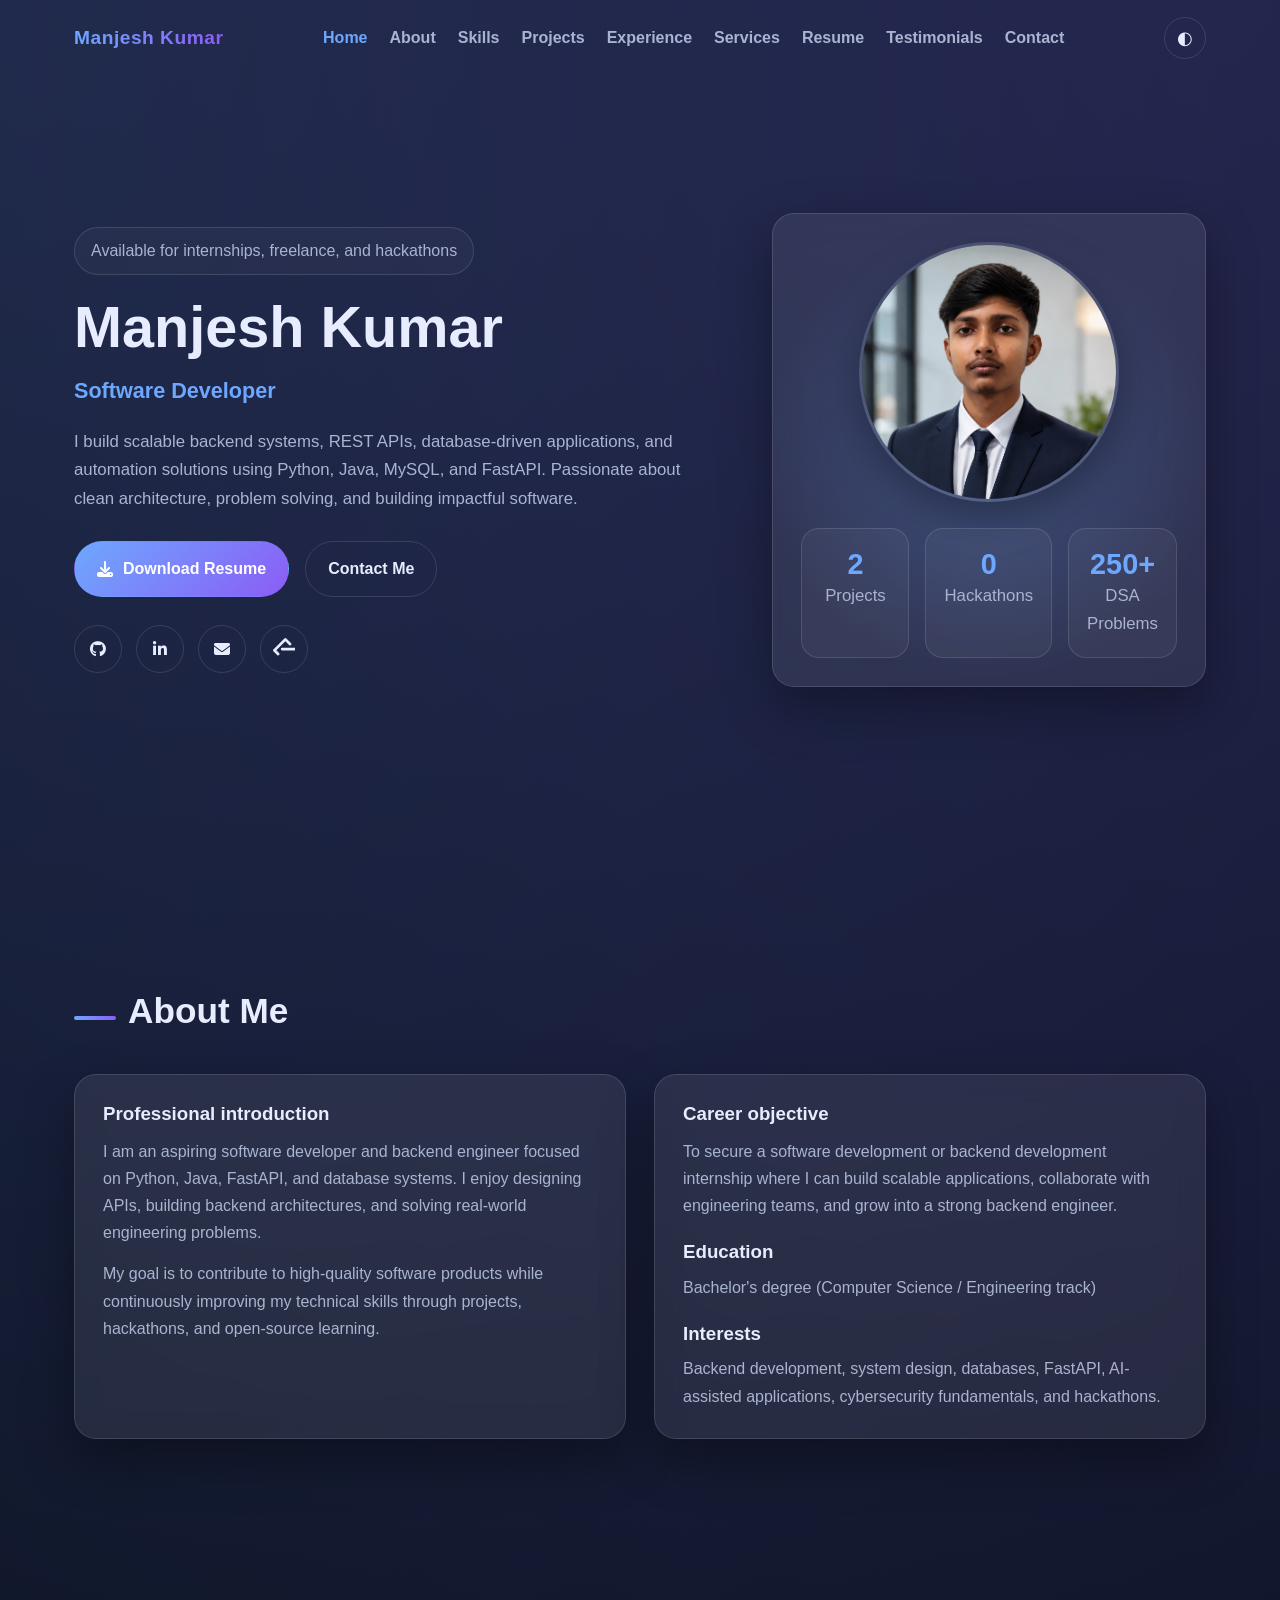
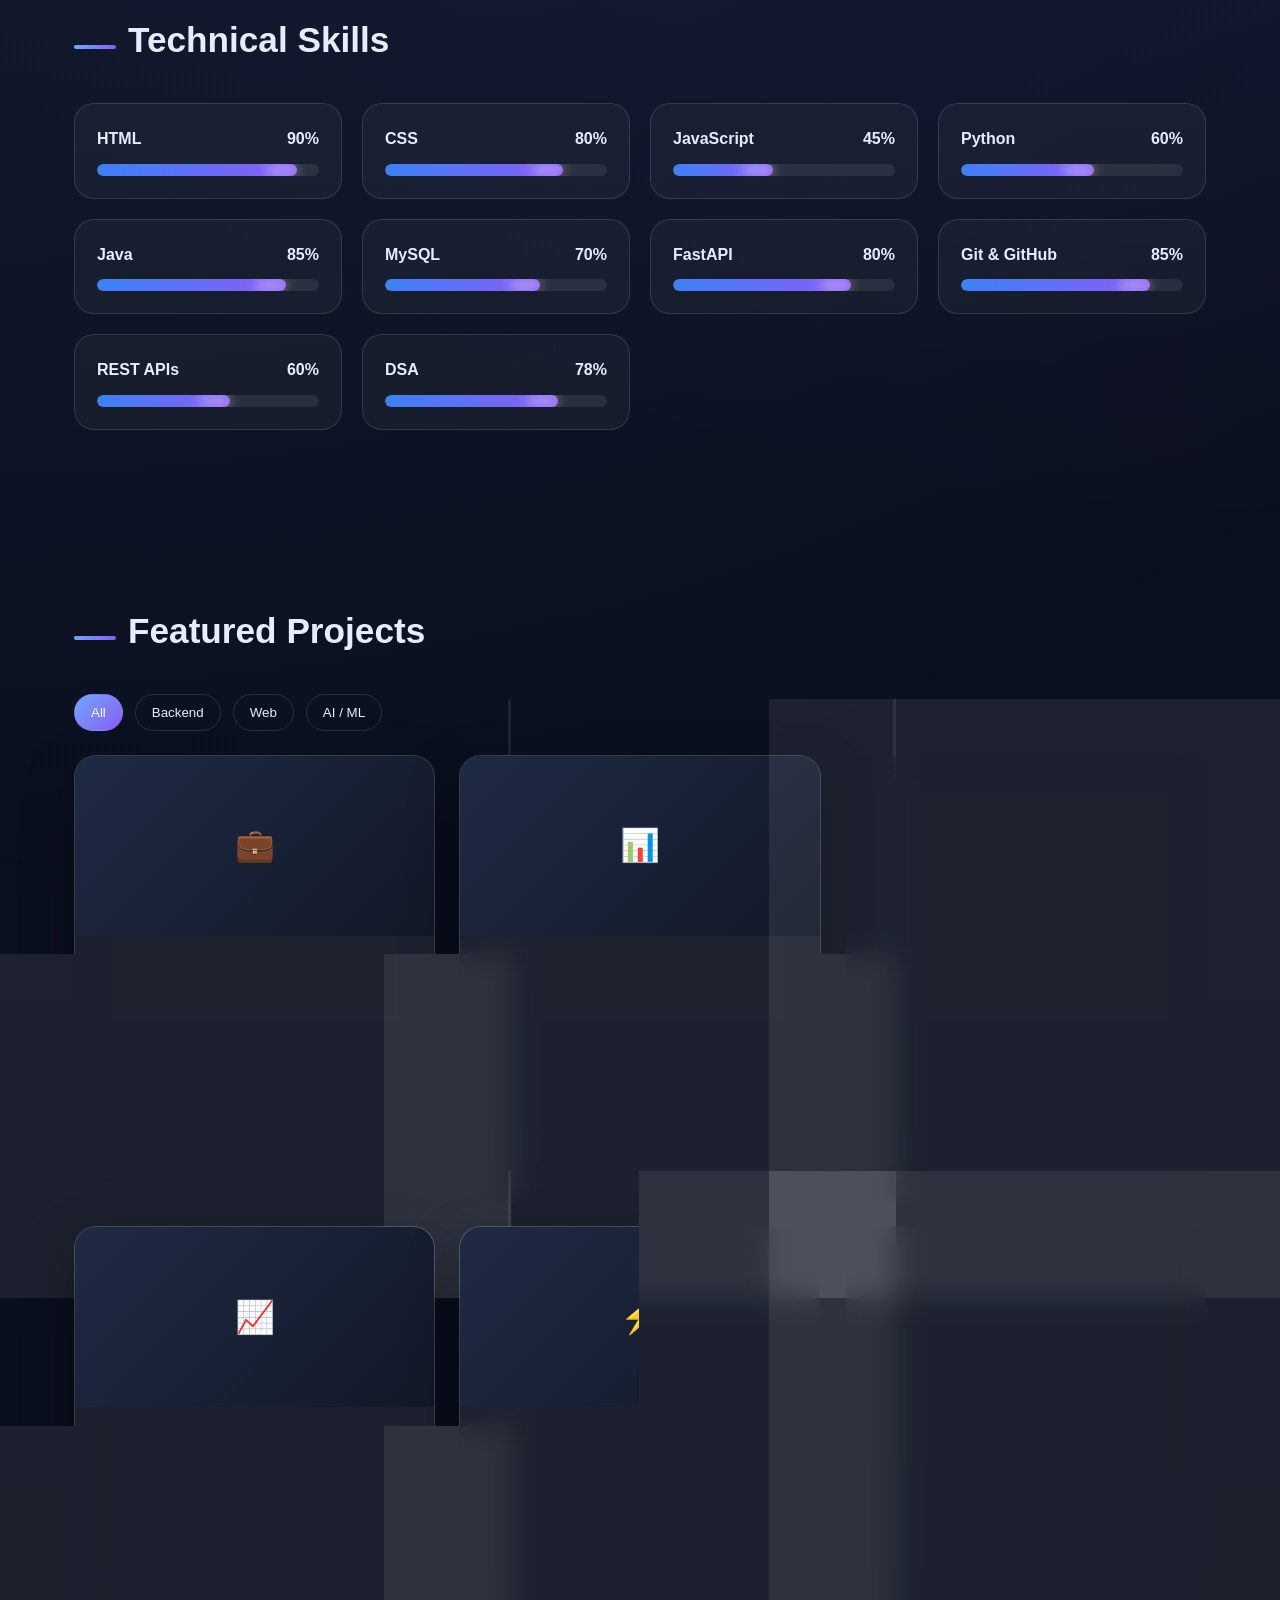
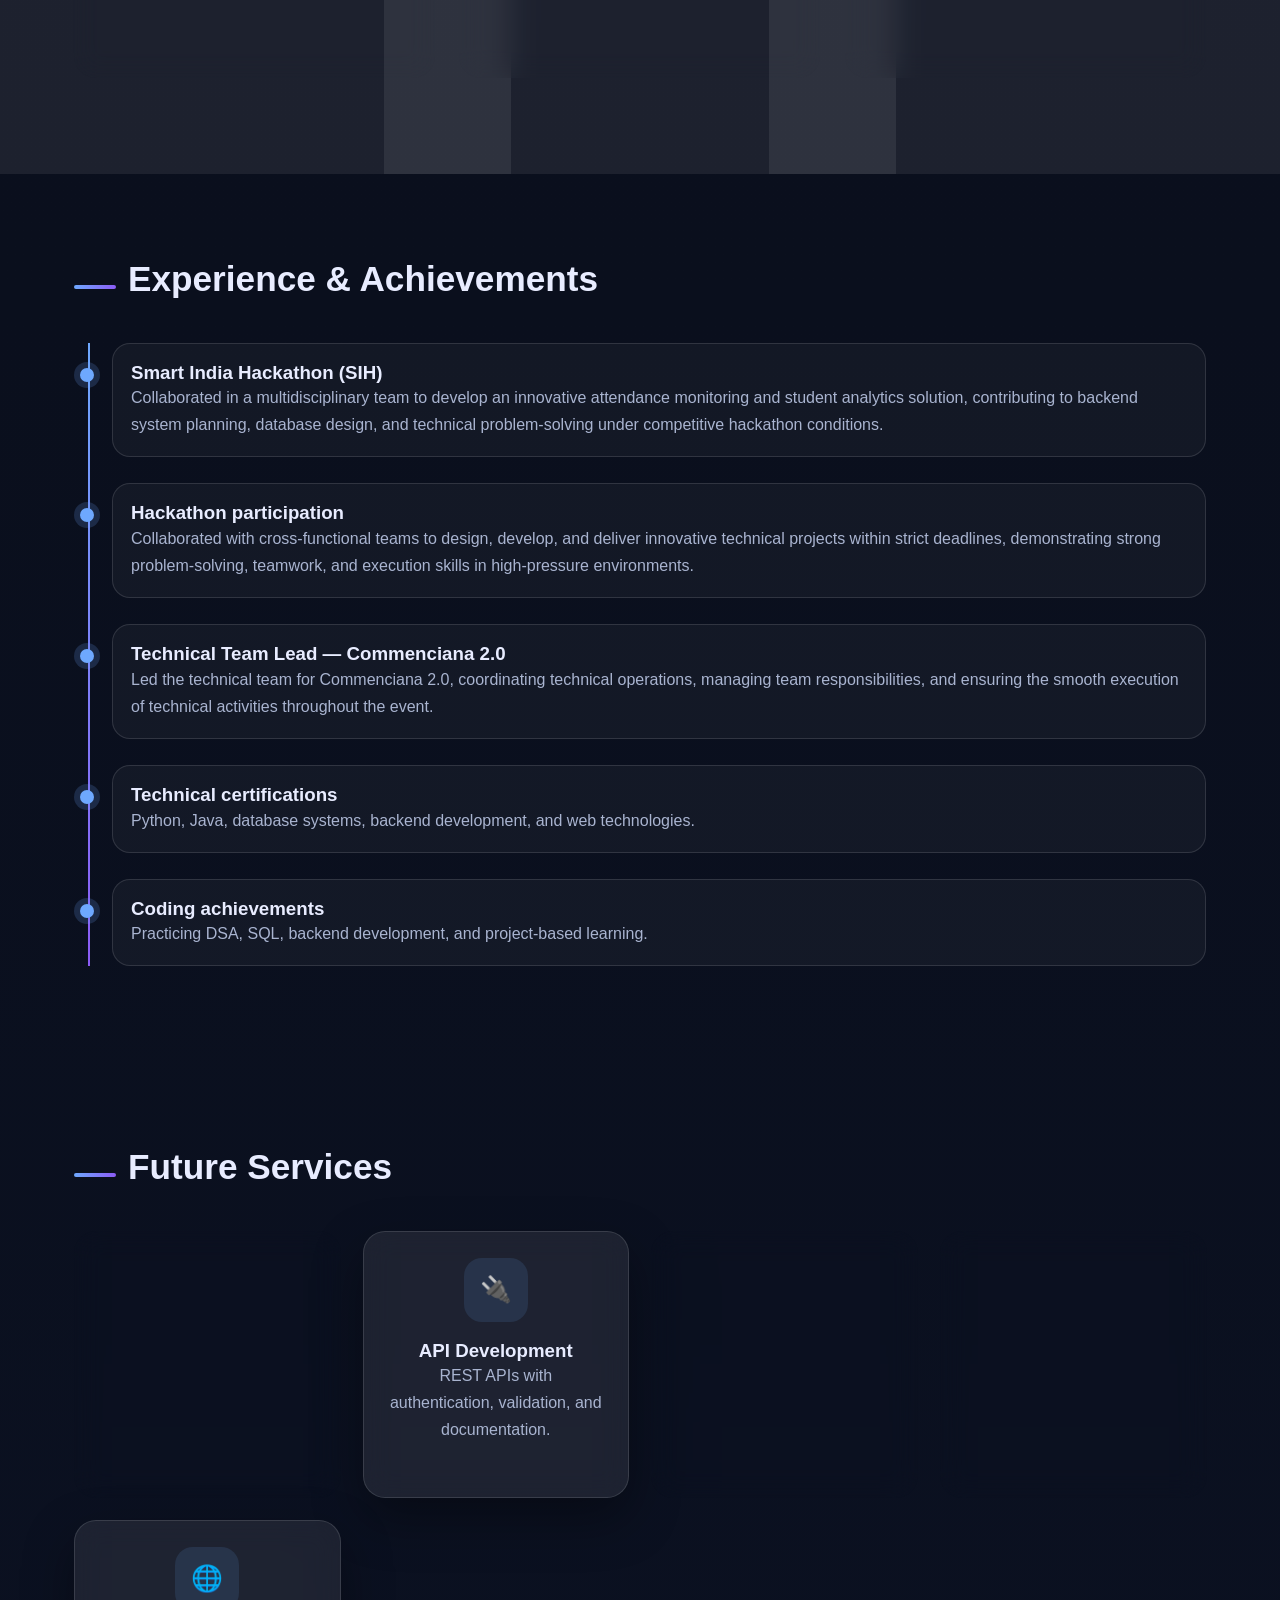
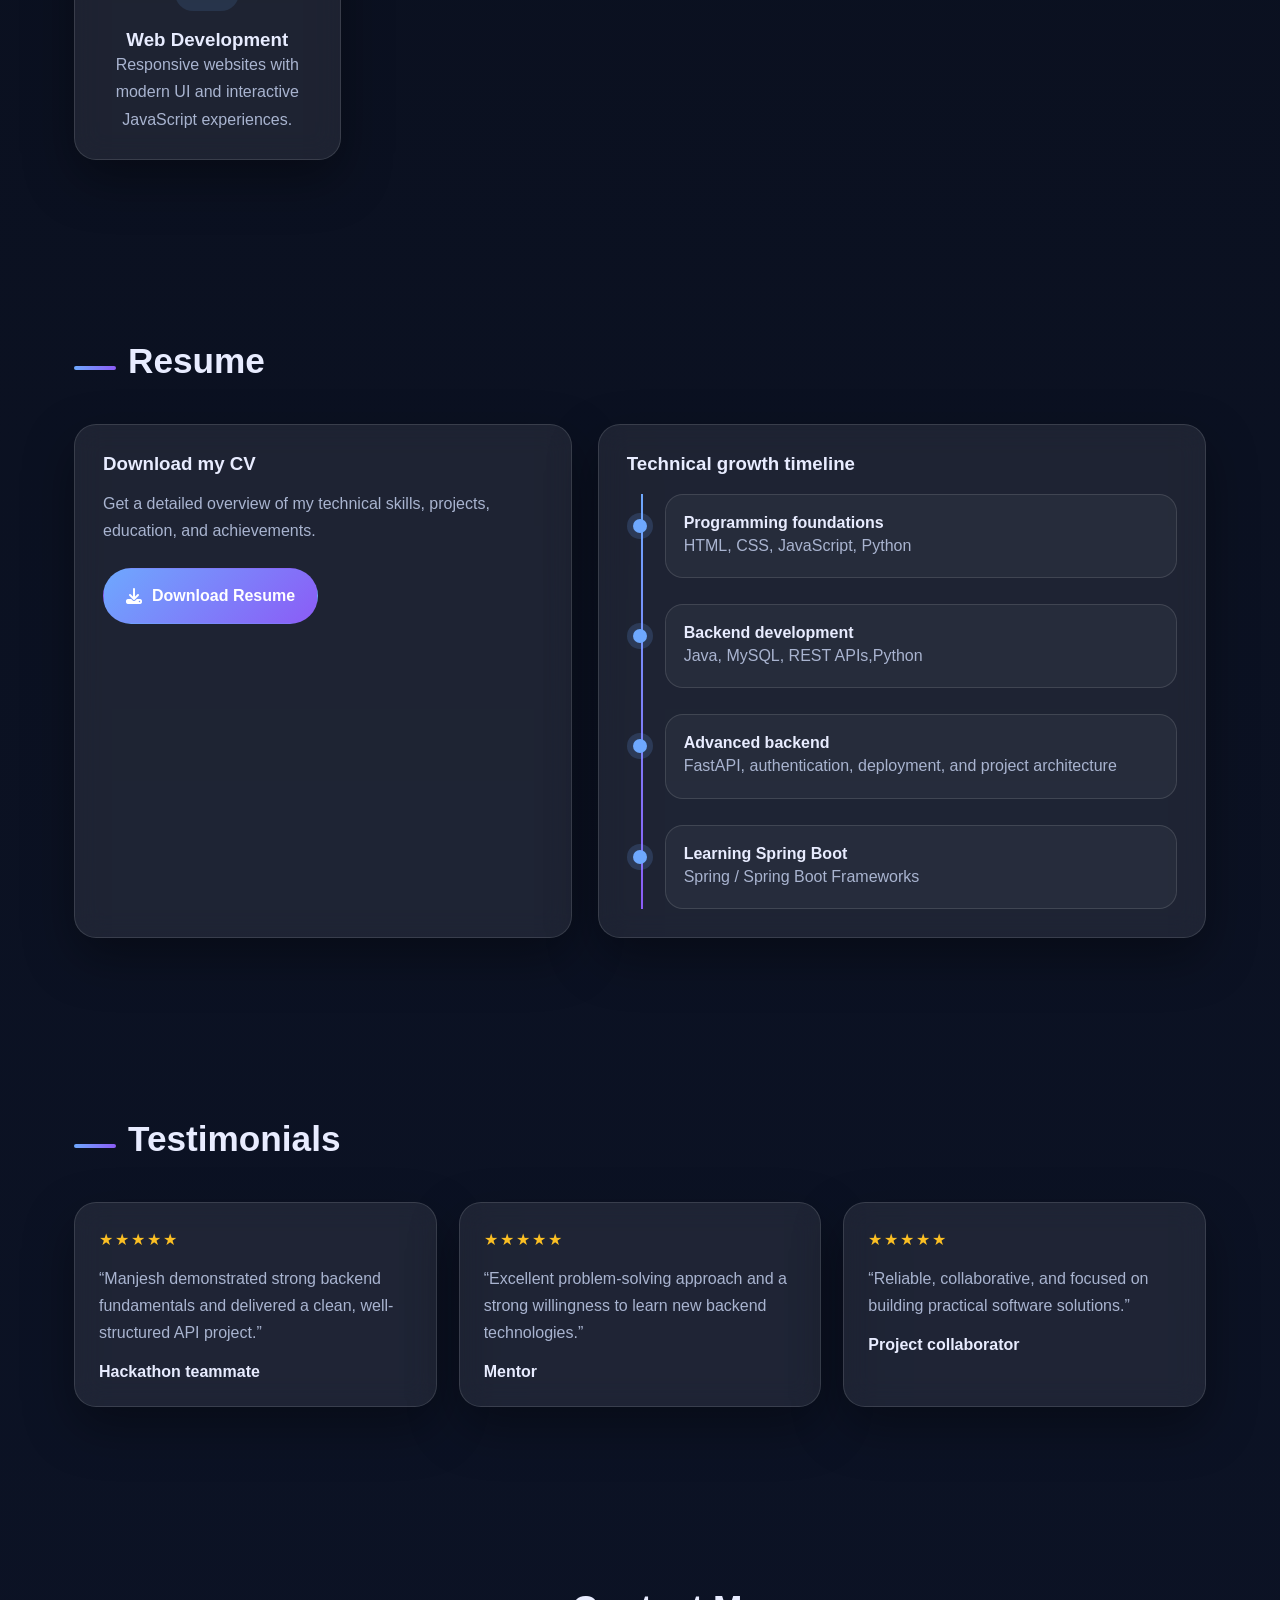
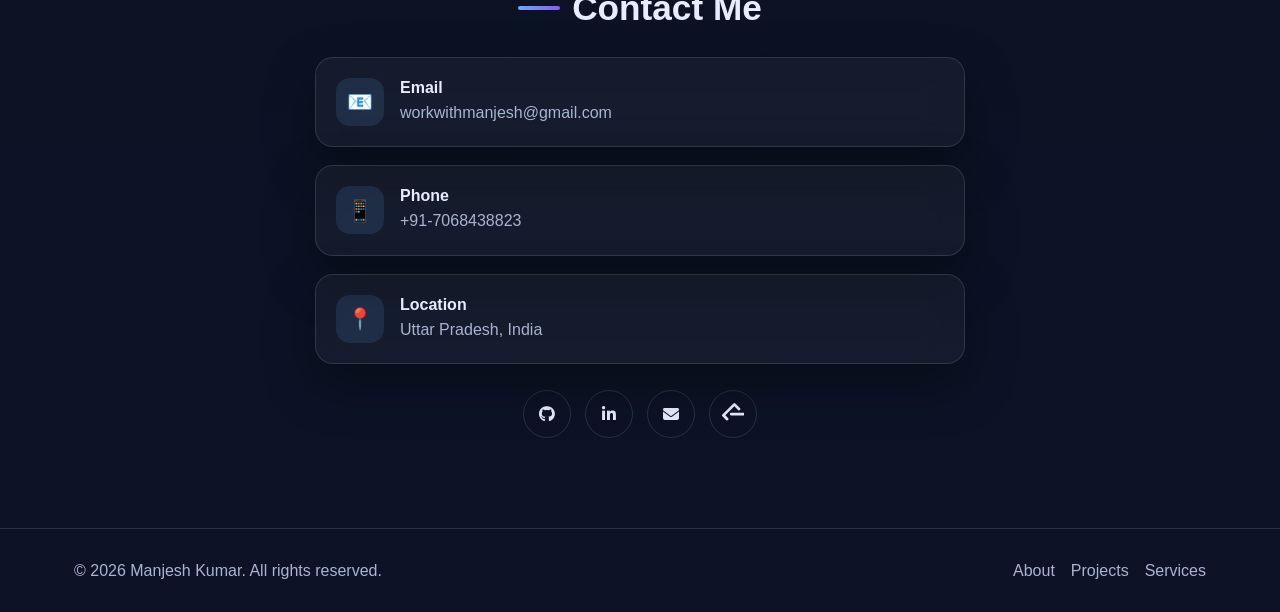
==== commit 8bfe651e: "remove target blank from email section" ====
--- a/index.html
+++ b/index.html
@@ -8,7 +8,7 @@
   <meta name="keywords" content="Software Developer, Backend Developer, Python, Java, FastAPI, MySQL, Portfolio">
   <meta name="author" content="Manjesh Kumar">
   <link rel="stylesheet" href="https://cdnjs.cloudflare.com/ajax/libs/font-awesome/6.5.2/css/all.min.css">
-  <link rel="icon" href="data:,">
+  <link rel="icon" href="images/Favicon.png">
   <link rel="stylesheet" href="style.css">
 </head>
 <body>
@@ -173,7 +173,7 @@
             <h3>Portfolio Website</h3>
             <p class="muted">Responsive developer portfolio with animations, filtering, and modern UI.</p>
             <div class="tags"><span class="tag">HTML</span><span class="tag">CSS</span><span class="tag">JavaScript</span></div>
-            <div class="project-actions"><a class="btn btn-outline" href="https://github.com/Manjesh-kumar-mk">GitHub</a><a class="btn btn-primary" href="https://manjesh-kumar-mk.github.io/portfolio/">Live Demo</a></div>
+            <div class="project-actions"><a class="btn btn-outline" href="https://github.com/Manjesh-kumar-mk/Manjesh_Kumar_Portfolio" target="_blank">GitHub</a><a class="btn btn-primary" href="https://manjesh-kumar-mk.github.io/Manjesh_Kumar_Portfolio/" target="_blank">Live Demo</a></div>
           </div>
         </div>
 
